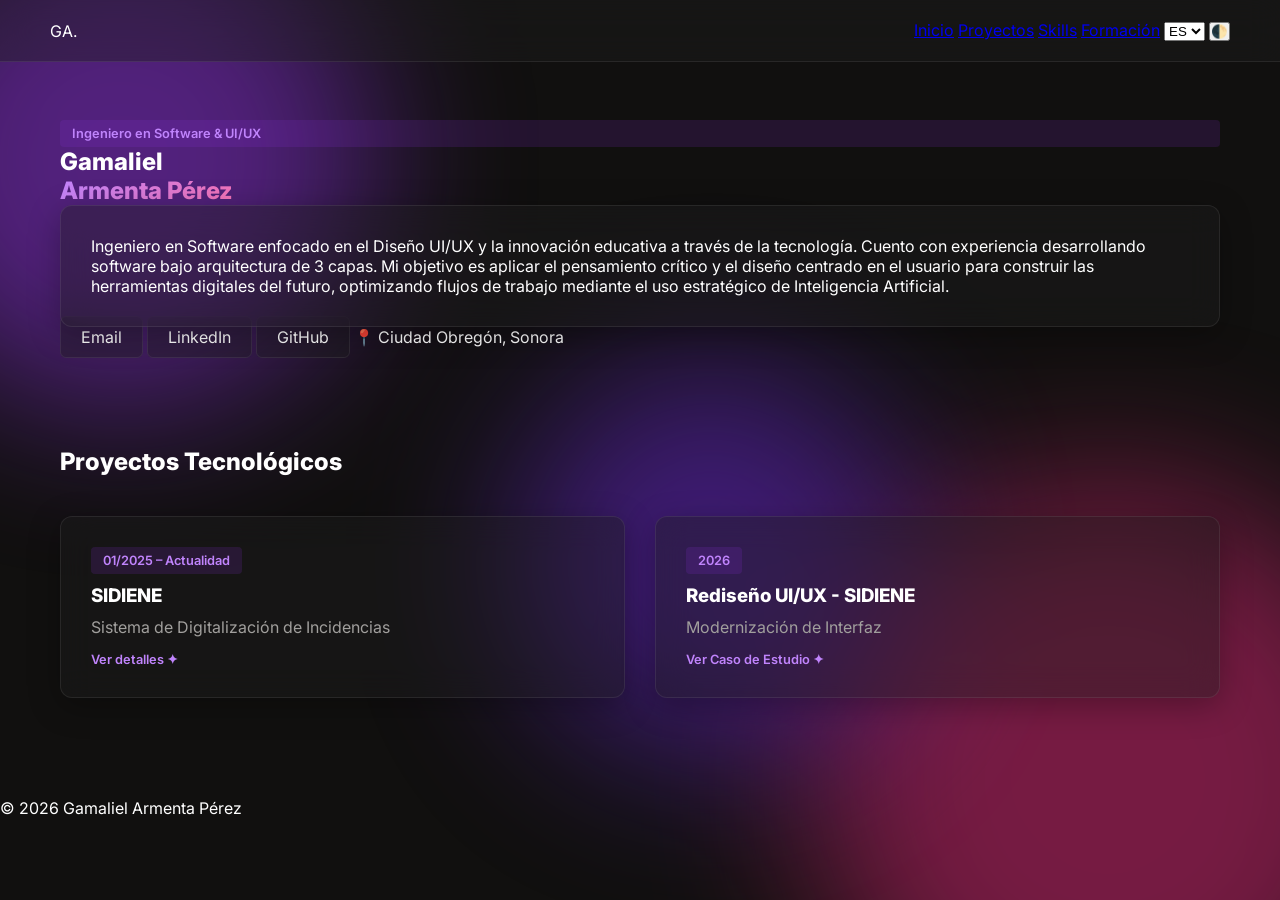
==== index.html @ 22fca0be "Primera Versión" ====
<!DOCTYPE html>
<html lang="es">
<head>
    <meta charset="UTF-8">
    <meta name="viewport" content="width=device-width, initial-scale=1.0">
    <title>Gamaliel Armenta | Portfolio</title>
    <link href="https://fonts.googleapis.com/css2?family=Inter:wght@300;400;600;800&family=Segoe+UI&display=swap" rel="stylesheet">
    <link rel="stylesheet" href="styles.css">
</head>
<body data-theme="dark"> <div class="liquid-bg">
        <div class="blob blob-1"></div>
        <div class="blob blob-2"></div>
        <div class="blob blob-3"></div>
    </div>

    <nav class="glass-nav">
        <div class="logo">GA.</div>
        <div class="nav-links">
            <a href="#inicio" data-key="nav_home">Inicio</a>
            <a href="#experiencia" data-key="nav_exp">Proyectos</a>
            <a href="#skills" data-key="nav_skills">Skills</a>
            <a href="#formacion" data-key="nav_edu">Formación</a>
            
            <select id="langSelect" class="glass-select" onchange="changeLanguage()">
                <option value="es">ES</option>
                <option value="en">EN</option>
                <option value="jp">JP</option>
            </select>
            
            <button onclick="toggleTheme()" class="theme-btn">🌓</button>
        </div>
    </nav>

    <main>
        <section id="inicio" class="hero">
            <div class="tag fluent-badge" data-key="hero_tag">Ingeniero en Software & UI/UX</div>
            <h1>Gamaliel <br><span class="gradient-text">Armenta Pérez</span></h1>
            
            <div class="glass-card hero-card">
                <p data-key="about_text">
                    Ingeniero en Software enfocado en el Diseño UI/UX y la innovación educativa a través de la tecnología. Cuento con experiencia desarrollando software bajo arquitectura de 3 capas. Mi objetivo es aplicar el pensamiento crítico y el diseño centrado en el usuario para construir las herramientas digitales del futuro, optimizando flujos de trabajo mediante el uso estratégico de Inteligencia Artificial.
                </p>
            </div>
            
            <div class="contact-links">
                <a href="mailto:armentaperezgamaliel@gmail.com" class="fluent-btn">Email</a>
                <a href="https://linkedin.com/in/gamaliel-armenta-perez-4bb998277" target="_blank" class="fluent-btn">LinkedIn</a>
                <a href="https://github.com/gamaliel-armenta" target="_blank" class="fluent-btn">GitHub</a>
                <span class="location-badge">📍 Ciudad Obregón, Sonora</span>
            </div>
        </section>

        <section id="experiencia">
            <h2 data-key="exp_title">Proyectos Tecnológicos</h2>
            <div class="grid" id="projects-container">
                </div>
        </section>

        </main>

    <div class="modal-overlay" id="modalOverlay" onclick="closeModal(event)">
        <div class="glass-modal" onclick="event.stopPropagation()">
            <button class="close-btn" onclick="closeModal()">X</button>
            <div id="modalBody"></div>
        </div>
    </div>

    <footer class="glass-footer">
        <p>© 2026 Gamaliel Armenta Pérez</p>
    </footer>

<!-- Visor de imágenes (lightbox) -->
<div id="imageModal" class="image-modal" onclick="closeImageModal()">
    <span class="image-modal-close">&times;</span>
    <img class="image-modal-img" id="imgDentroDelModal" src="" alt="Vista ampliada" onclick="event.stopPropagation()">
</div>

    <script src="data.js"></script>
    <script src="app.js"></script>
</body>
</html>
---- styles.css ----
/* Variables de Tema (Fluent + Glass en Violetas/Magentas) */
:root {
    --primary: #9333ea; /* Violeta profundo */
    --primary-gradient: linear-gradient(135deg, #9333ea, #db2777); /* Violeta a Magenta */
    --bg-color: #f3f2f1;
    --text-main: #201f1e;
    --text-dim: #605e5c;
    --glass-bg: rgba(255, 255, 255, 0.6);
    --glass-border: rgba(255, 255, 255, 0.4);
    --glass-shadow: 0 8px 32px 0 rgba(147, 51, 234, 0.1); /* Sombra ligeramente violeta */
}

[data-theme="dark"] {
    --primary: #c084fc; /* Violeta brillante y legible en modo oscuro */
    --primary-gradient: linear-gradient(135deg, #c084fc, #f472b6); /* Violeta a Magenta neón */
    --bg-color: #11100f;
    --text-main: #ffffff;
    --text-dim: #a19f9d;
    --glass-bg: rgba(30, 30, 30, 0.4);
    --glass-border: rgba(255, 255, 255, 0.08);
    --glass-shadow: 0 8px 32px 0 rgba(0, 0, 0, 0.3);
}

* { margin: 0; padding: 0; box-sizing: border-box; }

body {
    font-family: 'Inter', 'Segoe UI', sans-serif;
    background-color: var(--bg-color);
    color: var(--text-main);
    transition: background-color 0.4s ease;
    overflow-x: hidden;
}

/* Fondo Fluido (Blobs - Actualizados a Violeta/Magenta) */
.liquid-bg { position: fixed; top: 0; left: 0; width: 100vw; height: 100vh; z-index: -1; overflow: hidden; }
.blob { position: absolute; border-radius: 50%; filter: blur(80px); opacity: 0.5; animation: float 10s infinite alternate ease-in-out; }
.blob-1 { top: -10%; left: -10%; width: 500px; height: 500px; background: #9333ea; /* Violeta */ }
.blob-2 { bottom: -20%; right: -10%; width: 600px; height: 600px; background: #db2777; /* Magenta */ animation-delay: -2s; }
.blob-3 { top: 40%; left: 40%; width: 400px; height: 400px; background: #6d28d9; /* Purpura oscuro */ animation-duration: 15s; }

@keyframes float { 100% { transform: translate(30px, 30px) scale(1.1); } }

/* Componentes Glassmorphism */
.glass-nav {
    position: fixed; top: 0; width: 100%; padding: 20px 50px;
    background: var(--glass-bg); backdrop-filter: blur(16px); -webkit-backdrop-filter: blur(16px);
    border-bottom: 1px solid var(--glass-border); z-index: 1000;
    display: flex; justify-content: space-between; align-items: center;
}

.glass-card {
    background: var(--glass-bg);
    backdrop-filter: blur(16px); -webkit-backdrop-filter: blur(16px);
    border: 1px solid var(--glass-border);
    border-radius: 12px;
    padding: 30px;
    box-shadow: var(--glass-shadow);
    transition: transform 0.3s cubic-bezier(0.25, 0.8, 0.25, 1), box-shadow 0.3s;
    cursor: pointer;
}

.glass-card:hover {
    transform: translateY(-5px);
    box-shadow: 0 12px 40px 0 rgba(0, 0, 0, 0.2);
    border: 1px solid rgba(255, 255, 255, 0.2);
}

/* Tipografía y Botones Fluent */
h1, h2, h3 { font-weight: 800; }
.gradient-text { background: var(--primary-gradient); -webkit-background-clip: text; -webkit-text-fill-color: transparent; }

.fluent-badge {
    background: rgba(147, 51, 234, 0.15); color: var(--primary); /* Fondo violeta transparente */
    padding: 6px 12px; border-radius: 4px; font-size: 0.8rem; font-weight: 600;
}

.fluent-btn {
    background: var(--glass-bg); border: 1px solid var(--glass-border);
    padding: 10px 20px; border-radius: 6px; color: var(--text-main);
    text-decoration: none; transition: 0.2s; cursor: pointer;
}
.fluent-btn:hover { background: var(--primary); color: white; border-color: var(--primary); }

/* Grid y Layout */
main { max-width: 1200px; margin: 120px auto 0; padding: 0 20px; }
section { margin-bottom: 100px; }
.grid { display: grid; grid-template-columns: repeat(auto-fit, minmax(300px, 1fr)); gap: 30px; margin-top: 40px; }

/* Modal Proyectos */
.modal-overlay {
    position: fixed; top: 0; left: 0; width: 100%; height: 100%;
    background: rgba(0, 0, 0, 0.4); 
    backdrop-filter: blur(5px);
    display: flex; justify-content: center; align-items: center;
    opacity: 0; pointer-events: none; transition: 0.3s ease; z-index: 2000;
}
.modal-overlay.active { opacity: 1; pointer-events: auto; }

.glass-modal {
    background: var(--bg-color);
    border: 1px solid var(--glass-border); border-radius: 16px;
    padding: 40px; width: 90%; max-width: 600px;
    box-shadow: 0 24px 60px rgba(0,0,0,0.4);
    transform: scale(0.95); transition: 0.3s cubic-bezier(0.25, 0.8, 0.25, 1);
    position: relative;
}
.modal-overlay.active .glass-modal { transform: scale(1); }
.close-btn { position: absolute; top: 15px; right: 20px; background: none; border: none; font-size: 1.5rem; color: var(--text-main); cursor: pointer; }

/* --- ESTILOS PARA EL VISOR DE IMÁGENES (Lightbox) --- */
.zoomable {
    cursor: pointer;
    transition: transform 0.2s ease, box-shadow 0.2s ease;
}
.zoomable:hover {
    transform: scale(1.03);
    box-shadow: 0 8px 25px rgba(0,0,0,0.5);
}

.image-modal {
    display: none; 
    position: fixed;
    z-index: 3000;
    left: 0;
    top: 0;
    width: 100vw;
    height: 100vh;
    background-color: rgba(0,0,0,0.85);
    -webkit-backdrop-filter: blur(8px);
    backdrop-filter: blur(8px);
    align-items: center;
    justify-content: center;
    opacity: 0;
    transition: opacity 0.3s ease;
}

.image-modal.active {
    display: flex;
    opacity: 1;
}

.image-modal-img {
    max-width: 90vw;
    max-height: 90vh;
    border-radius: 12px;
    box-shadow: 0 0 30px rgba(0,0,0,0.8);
    object-fit: contain;
}

.image-modal-close {
    position: absolute;
    top: 20px;
    right: 40px;
    color: #fff;
    font-size: 40px;
    font-weight: bold;
    cursor: pointer;
    transition: color 0.2s;
}

.image-modal-close:hover {
    color: var(--primary);
}
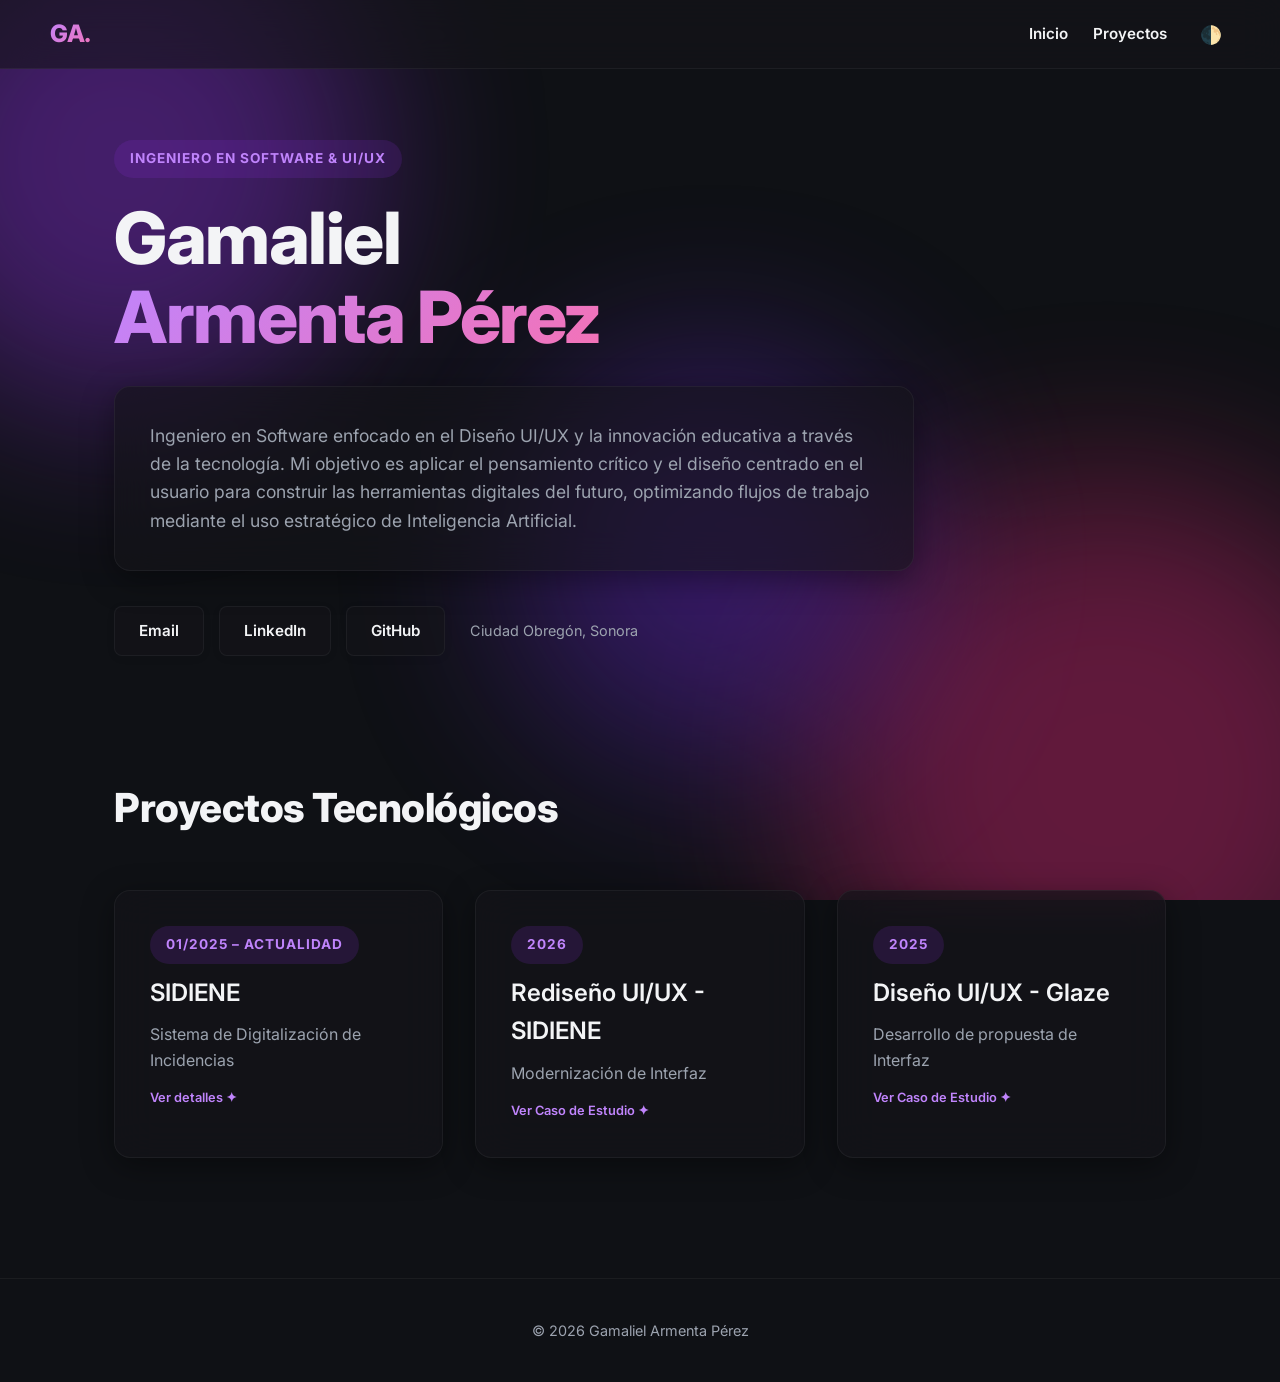
==== commit 8b192629: "Cambios en los colores y tipografías" ====
--- a/index.html
+++ b/index.html
@@ -18,14 +18,6 @@
         <div class="nav-links">
             <a href="#inicio" data-key="nav_home">Inicio</a>
             <a href="#experiencia" data-key="nav_exp">Proyectos</a>
-            <a href="#skills" data-key="nav_skills">Skills</a>
-            <a href="#formacion" data-key="nav_edu">Formación</a>
-            
-            <select id="langSelect" class="glass-select" onchange="changeLanguage()">
-                <option value="es">ES</option>
-                <option value="en">EN</option>
-                <option value="jp">JP</option>
-            </select>
             
             <button onclick="toggleTheme()" class="theme-btn">🌓</button>
         </div>
@@ -38,7 +30,7 @@
             
             <div class="glass-card hero-card">
                 <p data-key="about_text">
-                    Ingeniero en Software enfocado en el Diseño UI/UX y la innovación educativa a través de la tecnología. Cuento con experiencia desarrollando software bajo arquitectura de 3 capas. Mi objetivo es aplicar el pensamiento crítico y el diseño centrado en el usuario para construir las herramientas digitales del futuro, optimizando flujos de trabajo mediante el uso estratégico de Inteligencia Artificial.
+                    Ingeniero en Software enfocado en el Diseño UI/UX y la innovación educativa a través de la tecnología. Mi objetivo es aplicar el pensamiento crítico y el diseño centrado en el usuario para construir las herramientas digitales del futuro, optimizando flujos de trabajo mediante el uso estratégico de Inteligencia Artificial.
                 </p>
             </div>
             
@@ -46,7 +38,7 @@
                 <a href="mailto:armentaperezgamaliel@gmail.com" class="fluent-btn">Email</a>
                 <a href="https://linkedin.com/in/gamaliel-armenta-perez-4bb998277" target="_blank" class="fluent-btn">LinkedIn</a>
                 <a href="https://github.com/gamaliel-armenta" target="_blank" class="fluent-btn">GitHub</a>
-                <span class="location-badge">📍 Ciudad Obregón, Sonora</span>
+                <span class="location-badge">Ciudad Obregón, Sonora</span>
             </div>
         </section>
 
--- a/styles.css
+++ b/styles.css
@@ -1,163 +1,378 @@
-/* Variables de Tema (Fluent + Glass en Violetas/Magentas) */
+/* =========================================
+   VARIABLES DE TEMA (Violetas & Magentas)
+========================================= */
 :root {
-    --primary: #9333ea; /* Violeta profundo */
-    --primary-gradient: linear-gradient(135deg, #9333ea, #db2777); /* Violeta a Magenta */
-    --bg-color: #f3f2f1;
-    --text-main: #201f1e;
-    --text-dim: #605e5c;
-    --glass-bg: rgba(255, 255, 255, 0.6);
-    --glass-border: rgba(255, 255, 255, 0.4);
-    --glass-shadow: 0 8px 32px 0 rgba(147, 51, 234, 0.1); /* Sombra ligeramente violeta */
+    --primary: #9333ea; 
+    --primary-gradient: linear-gradient(135deg, #9333ea, #db2777); 
+    --bg-color: #f8f9fa; /* Gris muy claro, más limpio que f3f2f1 */
+    --text-main: #1f2937; /* Negro suave para mejor lectura */
+    --text-dim: #4b5563;
+    --glass-bg: rgba(255, 255, 255, 0.7);
+    --glass-border: rgba(255, 255, 255, 0.5);
+    --glass-shadow: 0 4px 30px rgba(147, 51, 234, 0.08); /* Sombra más sutil */
+    --radius-lg: 16px;
+    --radius-md: 8px;
+    --transition-smooth: 0.4s cubic-bezier(0.25, 0.8, 0.25, 1);
 }
 
 [data-theme="dark"] {
-    --primary: #c084fc; /* Violeta brillante y legible en modo oscuro */
-    --primary-gradient: linear-gradient(135deg, #c084fc, #f472b6); /* Violeta a Magenta neón */
-    --bg-color: #11100f;
-    --text-main: #ffffff;
-    --text-dim: #a19f9d;
-    --glass-bg: rgba(30, 30, 30, 0.4);
-    --glass-border: rgba(255, 255, 255, 0.08);
-    --glass-shadow: 0 8px 32px 0 rgba(0, 0, 0, 0.3);
-}
-
-* { margin: 0; padding: 0; box-sizing: border-box; }
+    --primary: #c084fc; 
+    --primary-gradient: linear-gradient(135deg, #c084fc, #f472b6); 
+    --bg-color: #0f1115; /* Fondo oscuro más profundo y elegante */
+    --text-main: #f3f4f6;
+    --text-dim: #9ca3af;
+    --glass-bg: rgba(20, 20, 25, 0.6);
+    --glass-border: rgba(255, 255, 255, 0.05);
+    --glass-shadow: 0 8px 32px rgba(0, 0, 0, 0.4);
+}
+
+/* =========================================
+   RESETEO Y BASE
+========================================= */
+* { 
+    margin: 0; 
+    padding: 0; 
+    box-sizing: border-box; 
+}
+
+html {
+    scroll-behavior: smooth;
+}
 
 body {
-    font-family: 'Inter', 'Segoe UI', sans-serif;
+    font-family: 'Inter', 'Segoe UI', -apple-system, sans-serif;
     background-color: var(--bg-color);
     color: var(--text-main);
-    transition: background-color 0.4s ease;
+    transition: background-color 0.5s ease, color 0.5s ease;
     overflow-x: hidden;
-}
-
-/* Fondo Fluido (Blobs - Actualizados a Violeta/Magenta) */
-.liquid-bg { position: fixed; top: 0; left: 0; width: 100vw; height: 100vh; z-index: -1; overflow: hidden; }
-.blob { position: absolute; border-radius: 50%; filter: blur(80px); opacity: 0.5; animation: float 10s infinite alternate ease-in-out; }
-.blob-1 { top: -10%; left: -10%; width: 500px; height: 500px; background: #9333ea; /* Violeta */ }
-.blob-2 { bottom: -20%; right: -10%; width: 600px; height: 600px; background: #db2777; /* Magenta */ animation-delay: -2s; }
-.blob-3 { top: 40%; left: 40%; width: 400px; height: 400px; background: #6d28d9; /* Purpura oscuro */ animation-duration: 15s; }
-
-@keyframes float { 100% { transform: translate(30px, 30px) scale(1.1); } }
-
-/* Componentes Glassmorphism */
+    line-height: 1.6;
+    -webkit-font-smoothing: antialiased; /* Suavizado de fuentes profesional */
+}
+
+/* =========================================
+   FONDO FLUIDO (Animaciones más sutiles)
+========================================= */
+.liquid-bg { 
+    position: fixed; 
+    top: 0; 
+    left: 0; 
+    width: 100vw; 
+    height: 100vh; 
+    z-index: -1; 
+    overflow: hidden; 
+}
+.blob { 
+    position: absolute; 
+    border-radius: 50%; 
+    filter: blur(90px); 
+    opacity: 0.4; /* Opacidad reducida para menos ruido visual */
+    animation: float 15s infinite alternate ease-in-out; 
+}
+.blob-1 { top: -10%; left: -10%; width: 500px; height: 500px; background: #9333ea; }
+.blob-2 { bottom: -20%; right: -10%; width: 600px; height: 600px; background: #db2777; animation-delay: -3s; animation-duration: 18s;}
+.blob-3 { top: 40%; left: 40%; width: 400px; height: 400px; background: #6d28d9; animation-duration: 20s; }
+
+@keyframes float { 
+    100% { transform: translate(40px, 40px) scale(1.05); } 
+}
+
+/* =========================================
+   NAVEGACIÓN GLASSMORPHISM
+========================================= */
 .glass-nav {
-    position: fixed; top: 0; width: 100%; padding: 20px 50px;
-    background: var(--glass-bg); backdrop-filter: blur(16px); -webkit-backdrop-filter: blur(16px);
-    border-bottom: 1px solid var(--glass-border); z-index: 1000;
-    display: flex; justify-content: space-between; align-items: center;
-}
-
+    position: fixed; 
+    top: 0; 
+    width: 100%; 
+    padding: 15px 50px;
+    background: var(--glass-bg); 
+    backdrop-filter: blur(20px); 
+    -webkit-backdrop-filter: blur(20px);
+    border-bottom: 1px solid var(--glass-border); 
+    z-index: 1000;
+    display: flex; 
+    justify-content: space-between; 
+    align-items: center;
+    transition: var(--transition-smooth);
+}
+
+.glass-nav .logo {
+    font-weight: 800;
+    font-size: 1.5rem;
+    letter-spacing: -0.5px;
+    background: var(--primary-gradient);
+    -webkit-background-clip: text;
+    -webkit-text-fill-color: transparent;
+}
+
+.nav-links {
+    display: flex;
+    gap: 25px;
+    align-items: center;
+}
+
+.nav-links a {
+    text-decoration: none;
+    color: var(--text-main);
+    font-weight: 600;
+    font-size: 0.95rem;
+    transition: color 0.3s;
+}
+
+.nav-links a:hover {
+    color: var(--primary);
+}
+
+/* Utilidades Nav */
+.glass-select, .theme-btn {
+    background: transparent;
+    border: 1px solid var(--glass-border);
+    color: var(--text-main);
+    padding: 6px 10px;
+    border-radius: var(--radius-md);
+    cursor: pointer;
+    outline: none;
+    font-family: inherit;
+}
+.theme-btn { font-size: 1.1rem; padding: 4px 8px; border: none; }
+
+/* =========================================
+   LAYOUT PRINCIPAL Y SECCIONES
+========================================= */
+main { 
+    max-width: 1100px; /* Ancho máximo un poco más contenido */
+    margin: 140px auto 0; 
+    padding: 0 24px; 
+}
+
+section { margin-bottom: 120px; }
+
+.grid { 
+    display: grid; 
+    grid-template-columns: repeat(auto-fit, minmax(320px, 1fr)); 
+    gap: 32px; 
+    margin-top: 50px; 
+}
+
+/* =========================================
+   HERO SECTION
+========================================= */
+.hero {
+    display: flex;
+    flex-direction: column;
+    align-items: flex-start;
+    gap: 20px;
+}
+
+h1 { 
+    font-size: 4.5rem; 
+    font-weight: 800; 
+    line-height: 1.1; 
+    letter-spacing: -1.5px;
+    margin-bottom: 10px;
+}
+h2 { font-size: 2.5rem; font-weight: 800; letter-spacing: -0.5px; }
+h3 { font-size: 1.5rem; font-weight: 600; }
+
+.gradient-text { 
+    background: var(--primary-gradient); 
+    -webkit-background-clip: text; 
+    -webkit-text-fill-color: transparent; 
+}
+
+.fluent-badge {
+    background: rgba(147, 51, 234, 0.15); 
+    color: var(--primary); 
+    padding: 8px 16px; 
+    border-radius: 20px; /* Bordes más redondeados tipo píldora */
+    font-size: 0.85rem; 
+    font-weight: 700;
+    text-transform: uppercase;
+    letter-spacing: 1px;
+}
+
+/* Tarjetas Clean Glass */
 .glass-card {
     background: var(--glass-bg);
-    backdrop-filter: blur(16px); -webkit-backdrop-filter: blur(16px);
+    backdrop-filter: blur(20px); 
+    -webkit-backdrop-filter: blur(20px);
     border: 1px solid var(--glass-border);
-    border-radius: 12px;
-    padding: 30px;
+    border-radius: var(--radius-lg);
+    padding: 35px;
     box-shadow: var(--glass-shadow);
-    transition: transform 0.3s cubic-bezier(0.25, 0.8, 0.25, 1), box-shadow 0.3s;
+    transition: var(--transition-smooth);
     cursor: pointer;
 }
 
-.glass-card:hover {
-    transform: translateY(-5px);
-    box-shadow: 0 12px 40px 0 rgba(0, 0, 0, 0.2);
-    border: 1px solid rgba(255, 255, 255, 0.2);
-}
-
-/* Tipografía y Botones Fluent */
-h1, h2, h3 { font-weight: 800; }
-.gradient-text { background: var(--primary-gradient); -webkit-background-clip: text; -webkit-text-fill-color: transparent; }
-
-.fluent-badge {
-    background: rgba(147, 51, 234, 0.15); color: var(--primary); /* Fondo violeta transparente */
-    padding: 6px 12px; border-radius: 4px; font-size: 0.8rem; font-weight: 600;
+.hero-card {
+    max-width: 800px;
+    cursor: default;
+    font-size: 1.1rem;
+    color: var(--text-dim);
+}
+
+.glass-card:not(.hero-card):hover {
+    transform: translateY(-6px);
+    box-shadow: 0 20px 40px rgba(0, 0, 0, 0.15);
+    border-color: var(--primary);
+}
+
+/* Botones Profesionales */
+.contact-links {
+    display: flex;
+    gap: 15px;
+    align-items: center;
+    flex-wrap: wrap;
+    margin-top: 15px;
 }
 
 .fluent-btn {
-    background: var(--glass-bg); border: 1px solid var(--glass-border);
-    padding: 10px 20px; border-radius: 6px; color: var(--text-main);
-    text-decoration: none; transition: 0.2s; cursor: pointer;
-}
-.fluent-btn:hover { background: var(--primary); color: white; border-color: var(--primary); }
-
-/* Grid y Layout */
-main { max-width: 1200px; margin: 120px auto 0; padding: 0 20px; }
-section { margin-bottom: 100px; }
-.grid { display: grid; grid-template-columns: repeat(auto-fit, minmax(300px, 1fr)); gap: 30px; margin-top: 40px; }
-
-/* Modal Proyectos */
+    background: var(--glass-bg); 
+    border: 1px solid var(--glass-border);
+    padding: 12px 24px; 
+    border-radius: var(--radius-md); 
+    color: var(--text-main);
+    text-decoration: none; 
+    font-weight: 600;
+    font-size: 0.95rem;
+    transition: var(--transition-smooth); 
+    cursor: pointer;
+    box-shadow: 0 2px 10px rgba(0,0,0,0.05);
+}
+
+.fluent-btn:hover { 
+    background: var(--primary-gradient); 
+    color: white; 
+    border-color: transparent; 
+    transform: translateY(-2px);
+    box-shadow: 0 8px 20px rgba(147, 51, 234, 0.3);
+}
+
+.location-badge {
+    color: var(--text-dim);
+    font-size: 0.9rem;
+    margin-left: 10px;
+    display: flex;
+    align-items: center;
+    gap: 5px;
+}
+
+/* =========================================
+   MODALES (Proyectos y Lightbox)
+========================================= */
 .modal-overlay {
-    position: fixed; top: 0; left: 0; width: 100%; height: 100%;
-    background: rgba(0, 0, 0, 0.4); 
-    backdrop-filter: blur(5px);
+    position: fixed; top: 0; left: 0; width: 100vw; height: 100vh;
+    background: rgba(0, 0, 0, 0.6); 
+    backdrop-filter: blur(8px);
     display: flex; justify-content: center; align-items: center;
-    opacity: 0; pointer-events: none; transition: 0.3s ease; z-index: 2000;
+    opacity: 0; pointer-events: none; 
+    transition: opacity 0.3s ease; 
+    z-index: 2000;
 }
 .modal-overlay.active { opacity: 1; pointer-events: auto; }
 
 .glass-modal {
     background: var(--bg-color);
-    border: 1px solid var(--glass-border); border-radius: 16px;
-    padding: 40px; width: 90%; max-width: 600px;
-    box-shadow: 0 24px 60px rgba(0,0,0,0.4);
-    transform: scale(0.95); transition: 0.3s cubic-bezier(0.25, 0.8, 0.25, 1);
+    border: 1px solid var(--glass-border); 
+    border-radius: var(--radius-lg);
+    padding: 40px; 
+    width: 90%; 
+    max-width: 700px;
+    max-height: 90vh;
+    overflow-y: auto;
+    box-shadow: 0 24px 80px rgba(0,0,0,0.5);
+    transform: scale(0.95) translateY(20px); 
+    transition: var(--transition-smooth);
     position: relative;
 }
-.modal-overlay.active .glass-modal { transform: scale(1); }
-.close-btn { position: absolute; top: 15px; right: 20px; background: none; border: none; font-size: 1.5rem; color: var(--text-main); cursor: pointer; }
-
-/* --- ESTILOS PARA EL VISOR DE IMÁGENES (Lightbox) --- */
+.modal-overlay.active .glass-modal { transform: scale(1) translateY(0); }
+
+.close-btn { 
+    position: absolute; 
+    top: 20px; 
+    right: 20px; 
+    background: var(--glass-bg); 
+    border: 1px solid var(--glass-border); 
+    border-radius: 50%;
+    width: 40px; height: 40px;
+    font-size: 1.2rem; 
+    color: var(--text-main); 
+    cursor: pointer; 
+    transition: var(--transition-smooth);
+    display: flex; justify-content: center; align-items: center;
+}
+.close-btn:hover { background: var(--primary); color: white; }
+
+/* Visor de imágenes (Lightbox) */
 .zoomable {
-    cursor: pointer;
-    transition: transform 0.2s ease, box-shadow 0.2s ease;
+    cursor: zoom-in;
+    border-radius: var(--radius-md);
+    transition: transform 0.3s ease, box-shadow 0.3s ease;
 }
 .zoomable:hover {
-    transform: scale(1.03);
-    box-shadow: 0 8px 25px rgba(0,0,0,0.5);
+    transform: scale(1.02);
+    box-shadow: 0 10px 30px rgba(0,0,0,0.2);
 }
 
 .image-modal {
     display: none; 
-    position: fixed;
-    z-index: 3000;
-    left: 0;
-    top: 0;
-    width: 100vw;
-    height: 100vh;
-    background-color: rgba(0,0,0,0.85);
-    -webkit-backdrop-filter: blur(8px);
-    backdrop-filter: blur(8px);
-    align-items: center;
-    justify-content: center;
-    opacity: 0;
-    transition: opacity 0.3s ease;
-}
-
-.image-modal.active {
-    display: flex;
-    opacity: 1;
-}
+    position: fixed; z-index: 3000; left: 0; top: 0; width: 100vw; height: 100vh;
+    background-color: rgba(0,0,0,0.9);
+    backdrop-filter: blur(10px);
+    align-items: center; justify-content: center;
+    opacity: 0; transition: opacity 0.3s ease;
+}
+.image-modal.active { display: flex; opacity: 1; }
 
 .image-modal-img {
-    max-width: 90vw;
-    max-height: 90vh;
-    border-radius: 12px;
-    box-shadow: 0 0 30px rgba(0,0,0,0.8);
+    max-width: 85vw; max-height: 85vh;
+    border-radius: var(--radius-md);
+    box-shadow: 0 0 40px rgba(0,0,0,0.5);
     object-fit: contain;
 }
 
 .image-modal-close {
-    position: absolute;
-    top: 20px;
-    right: 40px;
-    color: #fff;
-    font-size: 40px;
-    font-weight: bold;
-    cursor: pointer;
-    transition: color 0.2s;
-}
-
-.image-modal-close:hover {
-    color: var(--primary);
+    position: absolute; top: 25px; right: 40px;
+    color: #fff; font-size: 45px; font-weight: 300;
+    cursor: pointer; transition: color 0.2s;
+}
+.image-modal-close:hover { color: var(--primary); }
+
+/* =========================================
+   FOOTER
+========================================= */
+.glass-footer {
+    text-align: center;
+    padding: 40px 20px;
+    margin-top: 80px;
+    border-top: 1px solid var(--glass-border);
+    color: var(--text-dim);
+    font-size: 0.9rem;
+}
+
+/* =========================================
+   RESPONSIVO (Móviles y Tablets)
+========================================= */
+@media (max-width: 768px) {
+    h1 { font-size: 3rem; }
+    h2 { font-size: 2rem; }
+    
+    .glass-nav {
+        padding: 15px 20px;
+        flex-direction: column;
+        gap: 15px;
+    }
+    
+    main { margin-top: 180px; } /* Ajuste por el nav más grande en móvil */
+    
+    .nav-links {
+        flex-wrap: wrap;
+        justify-content: center;
+        gap: 15px;
+    }
+
+    .hero-card { padding: 25px; }
+    
+    .contact-links { flex-direction: column; width: 100%; align-items: stretch; }
+    .fluent-btn { text-align: center; }
+    .location-badge { justify-content: center; margin-left: 0; margin-top: 10px; }
 }
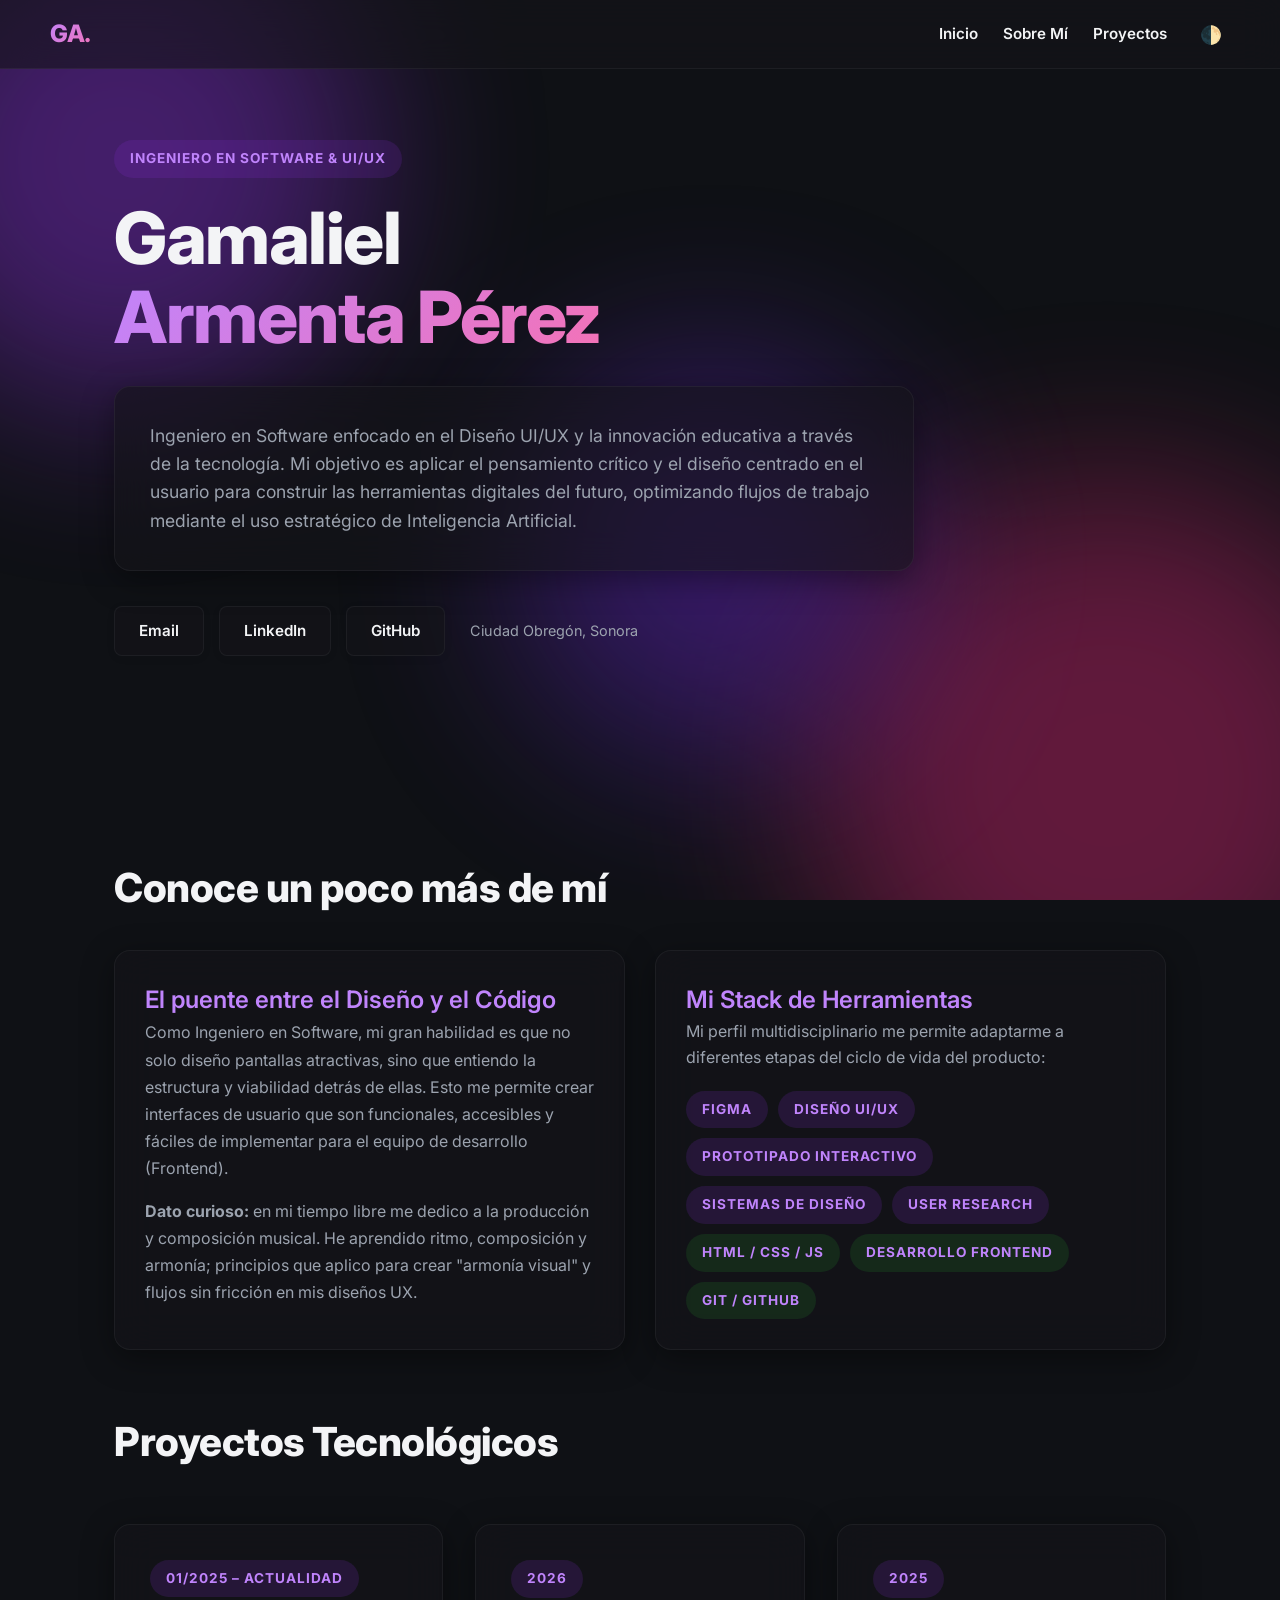
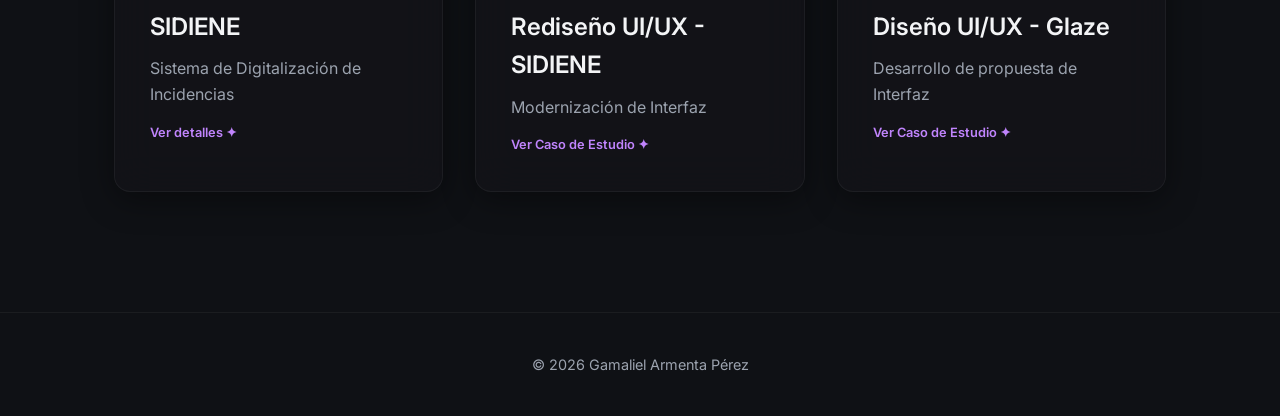
==== commit abb86dc2: "Actualización menor - 2" ====
--- a/index.html
+++ b/index.html
@@ -17,8 +17,8 @@
         <div class="logo">GA.</div>
         <div class="nav-links">
             <a href="#inicio" data-key="nav_home">Inicio</a>
+            <a href="#sobre-mi" data-key="nav_about">Sobre Mí</a> 
             <a href="#experiencia" data-key="nav_exp">Proyectos</a>
-            
             <button onclick="toggleTheme()" class="theme-btn">🌓</button>
         </div>
     </nav>
@@ -42,6 +42,40 @@
             </div>
         </section>
 
+<section id="sobre-mi" style="padding-top: 80px; margin-bottom: 60px;">
+    <h2 data-key="about_title" style="margin-bottom: 30px;">Conoce un poco más de mí</h2>
+    
+    <div style="display: grid; grid-template-columns: repeat(auto-fit, minmax(300px, 1fr)); gap: 30px;">
+        
+        <div class="glass-card" style="padding: 30px;">
+            <h3 style="color: var(--primary); margin-top: 0; font-size: 1.5rem;">El puente entre el Diseño y el Código</h3>
+            <p style="color: var(--text-dim); line-height: 1.7; margin-bottom: 15px;">
+                Como Ingeniero en Software, mi gran habilidad es que no solo diseño pantallas atractivas, sino que entiendo la estructura y viabilidad detrás de ellas. Esto me permite crear interfaces de usuario que son funcionales, accesibles y fáciles de implementar para el equipo de desarrollo (Frontend).
+            </p>
+            <p style="color: var(--text-dim); line-height: 1.7;">
+                <strong>Dato curioso:</strong> en mi tiempo libre me dedico a la producción y composición musical. He aprendido ritmo, composición y armonía; principios que aplico para crear "armonía visual" y flujos sin fricción en mis diseños UX.
+            </p>
+        </div>
+
+        <div class="glass-card" style="padding: 30px;">
+            <h3 style="color: var(--primary); margin-top: 0; font-size: 1.5rem;">Mi Stack de Herramientas</h3>
+            <p style="color: var(--text-dim); margin-bottom: 20px;">Mi perfil multidisciplinario me permite adaptarme a diferentes etapas del ciclo de vida del producto:</p>
+            
+            <div style="display: flex; flex-wrap: wrap; gap: 10px;">
+                <span class="fluent-badge">Figma</span>
+                <span class="fluent-badge">Diseño UI/UX</span>
+                <span class="fluent-badge">Prototipado Interactivo</span>
+                <span class="fluent-badge">Sistemas de Diseño</span>
+                <span class="fluent-badge">User Research</span>
+                
+                <span class="fluent-badge" style="background: rgba(48, 230, 66, 0.1); border-color: rgba(48, 230, 66, 0.3);">HTML / CSS / JS</span>
+                <span class="fluent-badge" style="background: rgba(48, 230, 66, 0.1); border-color: rgba(48, 230, 66, 0.3);">Desarrollo Frontend</span>
+                <span class="fluent-badge" style="background: rgba(48, 230, 66, 0.1); border-color: rgba(48, 230, 66, 0.3);">Git / GitHub</span>
+            </div>
+        </div>
+
+    </div>
+</section>
         <section id="experiencia">
             <h2 data-key="exp_title">Proyectos Tecnológicos</h2>
             <div class="grid" id="projects-container">
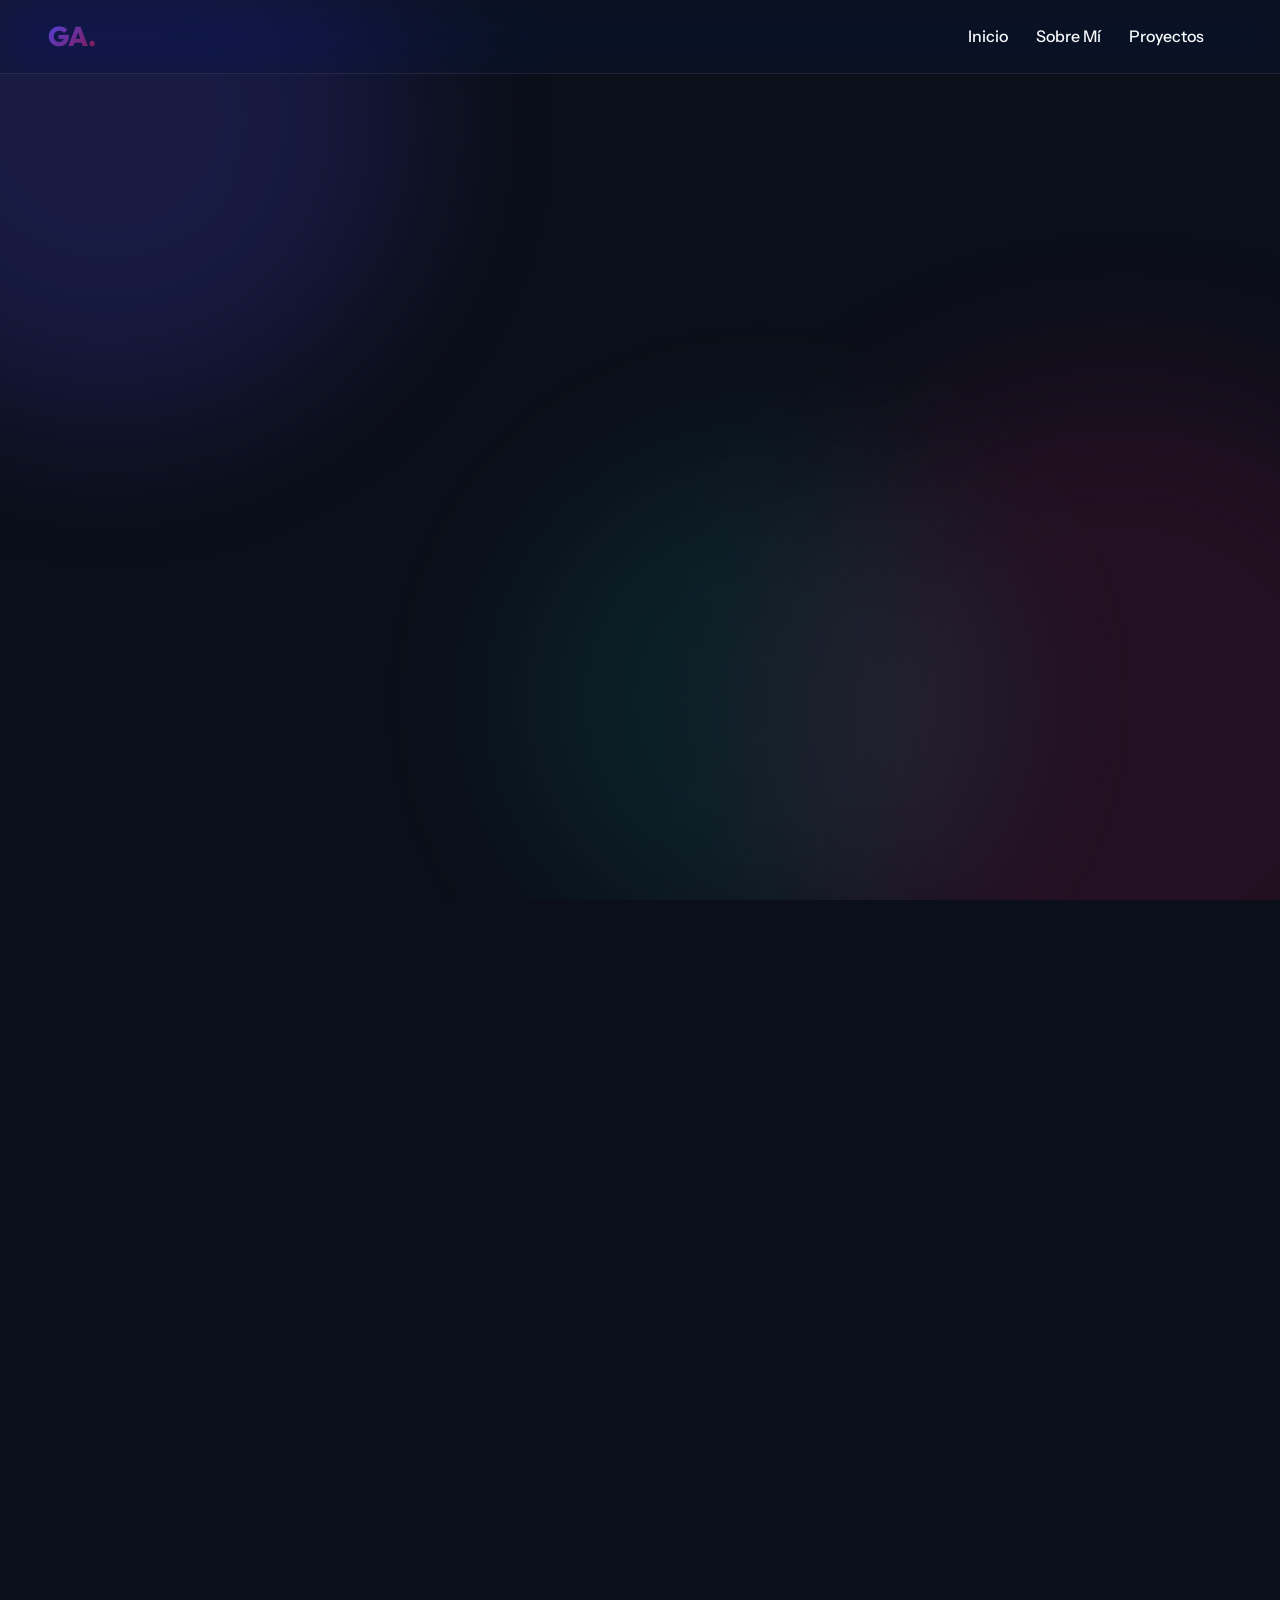
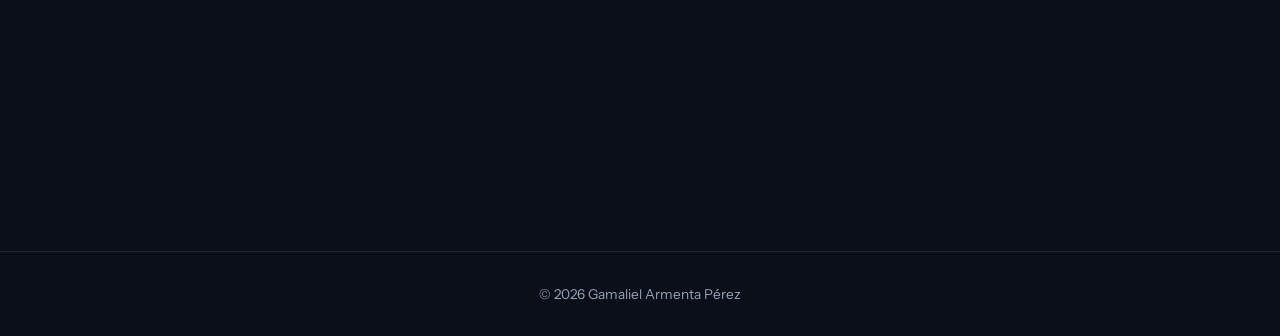
==== commit 5b3a0977: "Nuevo Cambio" ====
--- a/index.html
+++ b/index.html
@@ -1,107 +1,206 @@
 <!DOCTYPE html>
 <html lang="es">
 <head>
-    <meta charset="UTF-8">
-    <meta name="viewport" content="width=device-width, initial-scale=1.0">
-    <title>Gamaliel Armenta | Portfolio</title>
-    <link href="https://fonts.googleapis.com/css2?family=Inter:wght@300;400;600;800&family=Segoe+UI&display=swap" rel="stylesheet">
-    <link rel="stylesheet" href="styles.css">
+  <meta charset="UTF-8">
+  <meta name="viewport" content="width=device-width, initial-scale=1.0">
+  <title>Gamaliel Armenta | Portfolio</title>
+  <!-- Google Fonts -->
+  <link href="https://fonts.googleapis.com/css2?family=Instrument+Sans:wght@400;500;600;700&family=Outfit:wght@300;400;600;800&display=swap" rel="stylesheet">
+  <link href="https://cdn.jsdelivr.net/npm/remixicon@4.0.0/fonts/remixicon.css" rel="stylesheet">
+  <!-- Estilos modulares -->
+  <link rel="stylesheet" href="css/theme.css">
+  <link rel="stylesheet" href="css/base.css">
+  <link rel="stylesheet" href="css/components.css">
+  <link rel="stylesheet" href="css/utilities.css">
+  <style>
+    /* Ajuste específico para foto lateral dentro del hero */
+    .hero-container {
+      display: flex;
+      gap: 3rem;
+      align-items: center;
+      justify-content: center;
+      flex-wrap: wrap;
+    }
+    .hero-photo {
+      flex: 1;
+      min-width: 180px;
+      max-width: 260px;
+      display: flex;
+      justify-content: center;
+    }
+    .photo-frame {
+      width: 100%;
+      aspect-ratio: 1 / 1;
+      max-width: 240px;
+      border-radius: 2rem;
+      background: linear-gradient(135deg, rgba(255,255,255,0.2), rgba(255,255,255,0.05));
+      backdrop-filter: blur(12px);
+      border: 2px solid rgba(255,255,255,0.3);
+      box-shadow: 0 20px 35px -10px rgba(0,0,0,0.2);
+      display: flex;
+      align-items: center;
+      justify-content: center;
+      transition: all 0.3s ease;
+      overflow: hidden;
+    }
+    .photo-frame i {
+      font-size: 4rem;
+      color: var(--text-secondary, #555);
+    }
+    .photo-frame span {
+      font-size: 0.8rem;
+      background: rgba(0,0,0,0.6);
+      backdrop-filter: blur(4px);
+      padding: 0.3rem 0.8rem;
+      border-radius: 40px;
+      color: white;
+      font-family: 'Instrument Sans', sans-serif;
+    }
+    /* Contenido textual del hero */
+    .hero-content {
+      flex: 2;
+      min-width: 260px;
+      text-align: center;
+    }
+    /* Para que el contenido principal siga centrado en móvil */
+    @media (max-width: 768px) {
+      .hero-container {
+        flex-direction: column;
+        text-align: center;
+      }
+      .hero-photo {
+        margin-bottom: 1rem;
+      }
+      .hero-content {
+        text-align: center;
+      }
+    }
+    /* Ajuste hover */
+    .photo-frame:hover {
+      transform: scale(1.02);
+      border-color: var(--primary-color, #7c3aed);
+      box-shadow: 0 25px 40px rgba(0,0,0,0.2);
+    }
+    /* Tema oscuro */
+    [data-theme="dark"] .photo-frame {
+      border-color: rgba(255,255,255,0.2);
+      background: rgba(20,20,30,0.5);
+    }
+    [data-theme="dark"] .photo-frame i {
+      color: #ccc;
+    }
+  </style>
 </head>
-<body data-theme="dark"> <div class="liquid-bg">
-        <div class="blob blob-1"></div>
-        <div class="blob blob-2"></div>
-        <div class="blob blob-3"></div>
+
+<body data-theme="light">
+  <div class="liquid-bg">
+    <div class="blob blob-1"></div>
+    <div class="blob blob-2"></div>
+    <div class="blob blob-3"></div>
+  </div>
+
+  <nav class="glass-nav">
+    <div class="logo">GA.</div>
+    <div class="nav-links">
+      <a href="#inicio">Inicio</a>
+      <a href="#sobre-mi">Sobre Mí</a>
+      <a href="#experiencia">Proyectos</a>
+      <button id="themeToggle" class="theme-btn" aria-label="Cambiar tema">
+        <i class="ri-moon-line"></i>
+      </button>
     </div>
-
-    <nav class="glass-nav">
-        <div class="logo">GA.</div>
-        <div class="nav-links">
-            <a href="#inicio" data-key="nav_home">Inicio</a>
-            <a href="#sobre-mi" data-key="nav_about">Sobre Mí</a> 
-            <a href="#experiencia" data-key="nav_exp">Proyectos</a>
-            <button onclick="toggleTheme()" class="theme-btn">🌓</button>
-        </div>
-    </nav>
-
-    <main>
-        <section id="inicio" class="hero">
-            <div class="tag fluent-badge" data-key="hero_tag">Ingeniero en Software & UI/UX</div>
-            <h1>Gamaliel <br><span class="gradient-text">Armenta Pérez</span></h1>
-            
-            <div class="glass-card hero-card">
-                <p data-key="about_text">
-                    Ingeniero en Software enfocado en el Diseño UI/UX y la innovación educativa a través de la tecnología. Mi objetivo es aplicar el pensamiento crítico y el diseño centrado en el usuario para construir las herramientas digitales del futuro, optimizando flujos de trabajo mediante el uso estratégico de Inteligencia Artificial.
-                </p>
+  </nav>
+
+  <main>
+    <!-- Hero con foto a la izquierda -->
+    <section id="inicio" class="hero reveal">
+      <div class="hero-container">
+        <!-- Espacio para tu foto (lado izquierdo) -->
+        <div class="hero-photo">
+          <div class="photo-frame">
+            <!-- Aquí puedes reemplazar el ícono y texto por tu foto real -->
+            <div style="display: flex; flex-direction: column; align-items: center;">
+              <i class="ri-user-line"></i>
+              <span>Tu foto</span>
             </div>
-            
-            <div class="contact-links">
-                <a href="mailto:armentaperezgamaliel@gmail.com" class="fluent-btn">Email</a>
-                <a href="https://linkedin.com/in/gamaliel-armenta-perez-4bb998277" target="_blank" class="fluent-btn">LinkedIn</a>
-                <a href="https://github.com/gamaliel-armenta" target="_blank" class="fluent-btn">GitHub</a>
-                <span class="location-badge">Ciudad Obregón, Sonora</span>
-            </div>
-        </section>
-
-<section id="sobre-mi" style="padding-top: 80px; margin-bottom: 60px;">
-    <h2 data-key="about_title" style="margin-bottom: 30px;">Conoce un poco más de mí</h2>
-    
-    <div style="display: grid; grid-template-columns: repeat(auto-fit, minmax(300px, 1fr)); gap: 30px;">
-        
-        <div class="glass-card" style="padding: 30px;">
-            <h3 style="color: var(--primary); margin-top: 0; font-size: 1.5rem;">El puente entre el Diseño y el Código</h3>
-            <p style="color: var(--text-dim); line-height: 1.7; margin-bottom: 15px;">
-                Como Ingeniero en Software, mi gran habilidad es que no solo diseño pantallas atractivas, sino que entiendo la estructura y viabilidad detrás de ellas. Esto me permite crear interfaces de usuario que son funcionales, accesibles y fáciles de implementar para el equipo de desarrollo (Frontend).
-            </p>
-            <p style="color: var(--text-dim); line-height: 1.7;">
-                <strong>Dato curioso:</strong> en mi tiempo libre me dedico a la producción y composición musical. He aprendido ritmo, composición y armonía; principios que aplico para crear "armonía visual" y flujos sin fricción en mis diseños UX.
-            </p>
-        </div>
-
-        <div class="glass-card" style="padding: 30px;">
-            <h3 style="color: var(--primary); margin-top: 0; font-size: 1.5rem;">Mi Stack de Herramientas</h3>
-            <p style="color: var(--text-dim); margin-bottom: 20px;">Mi perfil multidisciplinario me permite adaptarme a diferentes etapas del ciclo de vida del producto:</p>
-            
-            <div style="display: flex; flex-wrap: wrap; gap: 10px;">
-                <span class="fluent-badge">Figma</span>
-                <span class="fluent-badge">Diseño UI/UX</span>
-                <span class="fluent-badge">Prototipado Interactivo</span>
-                <span class="fluent-badge">Sistemas de Diseño</span>
-                <span class="fluent-badge">User Research</span>
-                
-                <span class="fluent-badge" style="background: rgba(48, 230, 66, 0.1); border-color: rgba(48, 230, 66, 0.3);">HTML / CSS / JS</span>
-                <span class="fluent-badge" style="background: rgba(48, 230, 66, 0.1); border-color: rgba(48, 230, 66, 0.3);">Desarrollo Frontend</span>
-                <span class="fluent-badge" style="background: rgba(48, 230, 66, 0.1); border-color: rgba(48, 230, 66, 0.3);">Git / GitHub</span>
-            </div>
-        </div>
-
+            <!-- Ejemplo para cuando tengas imagen:
+            <img src="ruta-de-tu-foto.jpg" alt="Gamaliel Armenta" style="width:100%; height:100%; object-fit:cover;"> -->
+          </div>
+        </div>
+
+        <!-- Contenido textual (derecha) -->
+        <div class="hero-content">
+          <div class="fluent-badge">Ingeniero en Software & UI/UX</div>
+          <h1>Gamaliel <br><span class="gradient-text">Armenta Pérez</span></h1>
+          <div class="glass-card hero-card">
+            <p>Ingeniero en Software enfocado en el Diseño UI/UX y la innovación educativa a través de la tecnología. Mi objetivo es aplicar el pensamiento crítico y el diseño centrado en el usuario para construir las herramientas digitales del futuro, optimizando flujos de trabajo mediante el uso estratégico de Inteligencia Artificial.</p>
+          </div>
+          <div class="contact-links">
+            <a href="mailto:armentaperezgamaliel@gmail.com" class="fluent-btn"><i class="ri-mail-line"></i> Email</a>
+            <a href="https://linkedin.com/in/gamaliel-armenta-perez-4bb998277" target="_blank" class="fluent-btn"><i class="ri-linkedin-line"></i> LinkedIn</a>
+            <a href="https://github.com/gamaliel-armenta" target="_blank" class="fluent-btn"><i class="ri-github-line"></i> GitHub</a>
+            <span class="location-badge"><i class="ri-map-pin-line"></i> Ciudad Obregón, Sonora</span>
+          </div>
+        </div>
+      </div>
+    </section>
+
+    <!-- Sobre mí -->
+    <section id="sobre-mi" class="about-section reveal">
+      <h2>Conoce un poco más de mí</h2>
+      <div class="about-grid">
+        <div class="glass-card">
+          <h3>El puente entre el Diseño y el Código</h3>
+          <p>Como Ingeniero en Software, mi gran habilidad es que no solo diseño pantallas atractivas, sino que entiendo la estructura y viabilidad detrás de ellas. Esto me permite crear interfaces de usuario funcionales, accesibles y fáciles de implementar.</p>
+          <p><strong>Dato curioso:</strong> en mi tiempo libre me dedico a la producción musical. Aprendo ritmo, composición y armonía; principios que aplico para crear "armonía visual" en UX.</p>
+        </div>
+        <div class="glass-card">
+          <h3>Mi Stack de Herramientas</h3>
+          <p>Perfil multidisciplinario que se adapta a diferentes etapas del ciclo de vida del producto:</p>
+          <div class="badge-group">
+            <span class="fluent-badge">Figma</span>
+            <span class="fluent-badge">Diseño UI/UX</span>
+            <span class="fluent-badge">Prototipado</span>
+            <span class="fluent-badge">Sistemas de Diseño</span>
+            <span class="fluent-badge">User Research</span>
+            <span class="fluent-badge dev-badge">HTML/CSS/JS</span>
+            <span class="fluent-badge dev-badge">Frontend</span>
+            <span class="fluent-badge dev-badge">Git/GitHub</span>
+          </div>
+        </div>
+      </div>
+    </section>
+
+    <!-- Proyectos -->
+    <section id="experiencia" class="reveal">
+      <h2>Proyectos Tecnológicos</h2>
+      <div id="tabs-container" class="tabs-bar"></div>
+      <div id="projects-container" class="grid"></div>
+    </section>
+  </main>
+
+  <!-- Modal -->
+  <div id="modalOverlay" class="modal-overlay">
+    <div class="glass-modal">
+      <button class="close-btn" id="closeModalBtn"><i class="ri-close-line"></i></button>
+      <div id="modalBody"></div>
     </div>
-</section>
-        <section id="experiencia">
-            <h2 data-key="exp_title">Proyectos Tecnológicos</h2>
-            <div class="grid" id="projects-container">
-                </div>
-        </section>
-
-        </main>
-
-    <div class="modal-overlay" id="modalOverlay" onclick="closeModal(event)">
-        <div class="glass-modal" onclick="event.stopPropagation()">
-            <button class="close-btn" onclick="closeModal()">X</button>
-            <div id="modalBody"></div>
-        </div>
-    </div>
-
-    <footer class="glass-footer">
-        <p>© 2026 Gamaliel Armenta Pérez</p>
-    </footer>
-
-<!-- Visor de imágenes (lightbox) -->
-<div id="imageModal" class="image-modal" onclick="closeImageModal()">
+  </div>
+
+  <!-- Lightbox -->
+  <div id="imageModal" class="image-modal">
     <span class="image-modal-close">&times;</span>
-    <img class="image-modal-img" id="imgDentroDelModal" src="" alt="Vista ampliada" onclick="event.stopPropagation()">
-</div>
-
-    <script src="data.js"></script>
-    <script src="app.js"></script>
+    <img class="image-modal-img" id="imgDentroDelModal" src="" alt="Vista ampliada">
+  </div>
+
+  <footer class="glass-footer">
+    <p>© 2026 Gamaliel Armenta Pérez</p>
+  </footer>
+
+  <!-- Scripts: GSAP, Lenis, ScrollTrigger -->
+  <script src="https://cdn.jsdelivr.net/npm/gsap@3.12.5/dist/gsap.min.js"></script>
+  <script src="https://cdn.jsdelivr.net/npm/gsap@3.12.5/dist/ScrollTrigger.min.js"></script>
+  <script src="https://unpkg.com/lenis@1.1.20/dist/lenis.min.js"></script>
+  <script type="module" src="js/main.js"></script>
 </body>
 </html>
--- a/css/theme.css
+++ b/css/theme.css
@@ -0,0 +1,111 @@
+/* Variables actualizadas con enfoque Liquid Glass / Fluent UI */
+:root {
+  /* Se preservan tus colores de marca, acentos y fuentes intactos */
+  --primary: #4f46e5;
+  --primary-dark: #4338ca;
+  --secondary: #891547;
+  --secondary-dark: #6f103b;
+  --accent-teal: #14b8a6;
+  --accent-amber: #f59e0b;
+  
+  --font-primary: 'Instrument Sans', sans-serif;
+  --font-secondary: 'Outfit', sans-serif;
+
+  /* Modificaciones Glassmorphism / Fluent */
+  --bg: #f3f4f6; /* Fondo base claro y limpio */
+  --text: #0f172a;
+  --text-dim: #475569;
+  
+  /* Capas de cristal translúcido (Apple Glass / Fluent Acrylic) */
+  --glass-bg: rgba(255, 255, 255, 0.4);
+  --glass-bg-hover: rgba(255, 255, 255, 0.6);
+  --glass-border: rgba(255, 255, 255, 0.45);
+  --glass-blur: blur(20px) saturate(190%);
+  
+  /* Sombras y radios suavizados estilo Microsoft Fluent */
+  --radius-lg: 16px;
+  --radius-md: 10px;
+  --radius-sm: 6px;
+  --shadow-fluent: 0 8px 32px 0 rgba(15, 23, 42, 0.08), 
+                    0 1px 2px 0 rgba(255, 255, 255, 0.2) inset;
+  --transition-fluent: all 0.25s cubic-bezier(0.16, 1, 0.3, 1);
+}
+
+[data-theme="dark"] {
+  --bg: #0b0f19;
+  --text: #f8fafc;
+  --text-dim: #94a3b8;
+  
+  --glass-bg: rgba(15, 23, 42, 0.45);
+  --glass-bg-hover: rgba(15, 23, 42, 0.6);
+  --glass-border: rgba(255, 255, 255, 0.08);
+  --shadow-fluent: 0 12px 40px 0 rgba(0, 0, 0, 0.3), 
+                    0 1px 1px 0 rgba(255, 255, 255, 0.05) inset;
+}
+
+/* Clases comunes aplicadas a los contenedores y rejillas de casos de estudio */
+.case-meta-grid, .glass-card, .mockup-container {
+  background: var(--glass-bg);
+  border: 1px solid var(--glass-border);
+  backdrop-filter: var(--glass-blur);
+  -webkit-backdrop-filter: var(--glass-blur);
+  border-radius: var(--radius-lg);
+  box-shadow: var(--shadow-fluent);
+  transition: var(--transition-fluent);
+}
+
+.case-meta-grid:hover, .glass-card:hover {
+  background: var(--glass-bg-hover);
+  transform: translateY(-2px);
+}
+
+/* Normalización de espaciados limpios (reemplazo de estilos inline) */
+.case-hero {
+  text-align: center;
+  padding: 120px 24px 60px;
+}
+.case-hero p {
+  color: var(--text-dim);
+  font-size: 1.25rem;
+  max-width: 650px;
+  margin: 16px auto 0;
+}
+.case-hero-badge {
+  margin-bottom: 12px;
+}
+.design-system-preview {
+  display: grid;
+  grid-template-columns: repeat(auto-fit, minmax(300px, 1fr));
+  gap: 24px;
+  margin: 40px 0;
+}
+.design-card {
+  padding: 32px;
+}
+.design-card h3, .design-card h4 {
+  margin-bottom: 24px;
+}
+.design-group {
+  margin-bottom: 24px;
+}
+.design-group:last-child {
+  margin-bottom: 0;
+}
+.color-row, .bioma-row {
+  display: flex;
+  gap: 12px;
+  flex-wrap: wrap;
+}
+.color-bubble, .bioma-bubble {
+  width: 48px;
+  height: 48px;
+  border-radius: var(--radius-md);
+  box-shadow: var(--shadow-fluent);
+  border: 1px solid rgba(255, 255, 255, 0.2);
+}
+.fluent-btn-nav {
+  padding: 8px 16px;
+}
+main.case-main-layout {
+  padding: 0 0 80px 0;
+}
--- a/css/base.css
+++ b/css/base.css
@@ -0,0 +1,125 @@
+/* Reset y base plana con enfoque Fluent */
+* {
+  margin: 0;
+  padding: 0;
+  box-sizing: border-box;
+}
+
+html {
+  scroll-behavior: smooth;
+}
+
+body {
+  font-family: var(--font-primary);
+  background-color: var(--bg);
+  color: var(--text);
+  line-height: 1.5;
+  overflow-x: hidden;
+  -webkit-font-smoothing: antialiased;
+  transition: background-color 0.3s ease, color 0.3s ease;
+}
+
+/* Fondo decorativo sutil (blobs) */
+.liquid-bg {
+  position: fixed;
+  top: 0;
+  left: 0;
+  width: 100vw;
+  height: 100vh;
+  z-index: -2;
+  pointer-events: none;
+  overflow: hidden;
+}
+
+.blob {
+  position: absolute;
+  border-radius: 50%;
+  filter: blur(80px);
+  opacity: 0.2;
+  animation: float 25s infinite alternate ease-in-out;
+}
+
+.blob-1 {
+  top: -20%;
+  left: -15%;
+  width: 600px;
+  height: 600px;
+  background: var(--primary);
+}
+.blob-2 {
+  bottom: -20%;
+  right: -15%;
+  width: 700px;
+  height: 700px;
+  background: var(--secondary);
+  animation-delay: -5s;
+  animation-duration: 30s;
+}
+.blob-3 {
+  top: 50%;
+  left: 40%;
+  width: 500px;
+  height: 500px;
+  background: var(--accent-teal);
+  animation-duration: 35s;
+  opacity: 0.1;
+}
+
+@keyframes float {
+  100% {
+    transform: translate(80px, 80px) scale(1.1);
+  }
+}
+
+/* Layout principal */
+main {
+  max-width: 1200px;
+  margin: 120px auto 0;
+  padding: 0 32px;
+}
+
+section {
+  margin-bottom: 100px;
+}
+
+/* Tipografía */
+h1, h2, h3, h4, .logo, .fluent-btn {
+  font-family: var(--font-secondary);
+  font-weight: 600;
+  letter-spacing: -0.02em;
+}
+
+h1 {
+  font-size: 4rem;
+  font-weight: 700;
+  line-height: 1.2;
+  margin-bottom: 24px;
+  letter-spacing: -0.03em;
+}
+
+h2 {
+  font-size: 2.2rem;
+  font-weight: 600;
+  margin-bottom: 32px;
+  letter-spacing: -0.02em;
+}
+
+h3 {
+  font-size: 1.4rem;
+  font-weight: 600;
+  margin-bottom: 16px;
+}
+
+/* Responsive */
+@media (max-width: 768px) {
+  main {
+    margin-top: 140px;
+    padding: 0 20px;
+  }
+  h1 {
+    font-size: 2.8rem;
+  }
+  h2 {
+    font-size: 1.8rem;
+  }
+}
--- a/css/components.css
+++ b/css/components.css
@@ -0,0 +1,283 @@
+/* Navegación Liquid Glass */
+.glass-nav {
+  position: fixed;
+  top: 0;
+  width: 100%;
+  padding: 16px 48px;
+  background: var(--glass-bg);
+  backdrop-filter: var(--glass-blur);
+  border-bottom: 1px solid var(--glass-border);
+  z-index: 1000;
+  display: flex;
+  justify-content: space-between;
+  align-items: center;
+  transition: background 0.3s, backdrop-filter 0.3s;
+}
+
+.logo {
+  font-weight: 800;
+  font-size: 1.7rem;
+  background: linear-gradient(135deg, var(--primary), var(--secondary));
+  -webkit-background-clip: text;
+  background-clip: text;
+  -webkit-text-fill-color: transparent;
+}
+
+.nav-links {
+  display: flex;
+  gap: 28px;
+  align-items: center;
+}
+
+.nav-links a {
+  text-decoration: none;
+  color: var(--text);
+  font-weight: 500;
+  transition: color 0.2s;
+}
+
+.nav-links a:hover {
+  color: var(--primary);
+}
+
+.theme-btn {
+  background: transparent;
+  border: none;
+  font-size: 1.3rem;
+  cursor: pointer;
+  color: var(--text);
+  display: flex;
+  align-items: center;
+  opacity: 0.8;
+  transition: opacity 0.2s;
+}
+.theme-btn:hover {
+  opacity: 1;
+}
+
+/* Badges estilo Fluent */
+.fluent-badge {
+  background: rgba(79, 70, 229, 0.12);
+  color: var(--primary);
+  padding: 6px 14px;
+  border-radius: 40px;
+  font-size: 0.75rem;
+  font-weight: 600;
+  text-transform: uppercase;
+  letter-spacing: 0.4px;
+  display: inline-block;
+  border: 1px solid rgba(79, 70, 229, 0.2);
+  backdrop-filter: blur(4px);
+}
+
+.dev-badge {
+  background: rgba(20, 184, 166, 0.08);
+  color: var(--accent-teal);
+  border-color: rgba(20, 184, 166, 0.2);
+}
+
+/* Tarjetas (ya definidas en theme.css, pero añadimos hover específico) */
+.glass-card {
+  cursor: pointer;
+  padding: 28px;
+}
+
+.hero-card {
+  cursor: default;
+  max-width: 800px;
+  background: var(--glass-bg);
+}
+.hero-card:hover {
+  transform: none;
+  border-color: var(--glass-border);
+}
+
+/* Botones */
+.fluent-btn {
+  display: inline-flex;
+  align-items: center;
+  gap: 8px;
+  padding: 10px 20px;
+  border-radius: var(--radius-md);
+  color: var(--text);
+  text-decoration: none;
+  font-weight: 500;
+  font-size: 0.9rem;
+  cursor: pointer;
+}
+
+.contact-links {
+  display: flex;
+  gap: 16px;
+  flex-wrap: wrap;
+  margin-top: 24px;
+}
+
+.location-badge {
+  display: inline-flex;
+  align-items: center;
+  gap: 6px;
+  color: var(--text-dim);
+  font-size: 0.85rem;
+}
+
+/* Tabs estilo Fluent */
+.tabs-bar {
+  display: flex;
+  gap: 8px;
+  flex-wrap: wrap;
+  margin-bottom: 32px;
+  border-bottom: 1px solid var(--glass-border);
+  padding-bottom: 12px;
+}
+
+.tab-btn {
+  background: transparent;
+  border: none;
+  padding: 8px 18px;
+  border-radius: 40px;
+  font-family: var(--font-secondary);
+  font-weight: 500;
+  color: var(--text-dim);
+  cursor: pointer;
+  transition: all 0.2s;
+  position: relative;
+  overflow: hidden;
+}
+
+.tab-btn.active {
+  background: var(--primary);
+  color: white;
+}
+
+.tab-btn:hover:not(.active) {
+  background: rgba(79, 70, 229, 0.1);
+  color: var(--primary);
+}
+
+/* Ripple effect */
+.ripple {
+  position: absolute;
+  border-radius: 50%;
+  background-color: rgba(255, 255, 255, 0.6);
+  transform: scale(0);
+  animation: ripple-animation 0.5s linear;
+  pointer-events: none;
+}
+
+@keyframes ripple-animation {
+  to {
+    transform: scale(4);
+    opacity: 0;
+  }
+}
+
+/* Grid de proyectos */
+.grid {
+  display: grid;
+  grid-template-columns: repeat(auto-fill, minmax(320px, 1fr));
+  gap: 32px;
+}
+
+/* Modales */
+.modal-overlay {
+  position: fixed;
+  top: 0;
+  left: 0;
+  width: 100%;
+  height: 100%;
+  background: rgba(0, 0, 0, 0.5);
+  backdrop-filter: blur(8px);
+  display: flex;
+  align-items: center;
+  justify-content: center;
+  opacity: 0;
+  visibility: hidden;
+  transition: opacity 0.2s, visibility 0s 0.2s;
+  z-index: 2000;
+}
+.modal-overlay.active {
+  opacity: 1;
+  visibility: visible;
+  transition: opacity 0.2s;
+}
+
+.glass-modal {
+  width: 90%;
+  max-width: 700px;
+  max-height: 85vh;
+  overflow-y: auto;
+  padding: 36px;
+  position: relative;
+  transform: scale(0.98);
+  transition: transform 0.2s;
+}
+.modal-overlay.active .glass-modal {
+  transform: scale(1);
+}
+
+.close-btn {
+  position: absolute;
+  top: 20px;
+  right: 20px;
+  background: var(--glass-bg);
+  border: 1px solid var(--glass-border);
+  border-radius: 50%;
+  width: 40px;
+  height: 40px;
+  display: flex;
+  align-items: center;
+  justify-content: center;
+  cursor: pointer;
+  color: var(--text-dim);
+  transition: all 0.2s;
+}
+.close-btn:hover {
+  background: var(--primary);
+  color: white;
+}
+
+/* Lightbox */
+.image-modal {
+  display: none;
+  position: fixed;
+  z-index: 3000;
+  left: 0;
+  top: 0;
+  width: 100%;
+  height: 100%;
+  background-color: rgba(0, 0, 0, 0.85);
+  align-items: center;
+  justify-content: center;
+}
+.image-modal.active {
+  display: flex;
+}
+.image-modal-img {
+  max-width: 85vw;
+  max-height: 85vh;
+  border-radius: var(--radius-md);
+}
+.image-modal-close {
+  position: absolute;
+  top: 30px;
+  right: 40px;
+  color: white;
+  font-size: 40px;
+  cursor: pointer;
+  opacity: 0.7;
+  transition: opacity 0.2s;
+}
+.image-modal-close:hover {
+  opacity: 1;
+}
+
+/* Footer */
+.glass-footer {
+  text-align: center;
+  padding: 32px;
+  margin-top: 80px;
+  border-top: 1px solid var(--glass-border);
+  color: var(--text-dim);
+  font-size: 0.85rem;
+}
--- a/css/utilities.css
+++ b/css/utilities.css
@@ -0,0 +1,51 @@
+/* Utilidades */
+.about-grid {
+  display: grid;
+  grid-template-columns: repeat(auto-fit, minmax(280px, 1fr));
+  gap: 32px;
+}
+
+.badge-group {
+  display: flex;
+  flex-wrap: wrap;
+  gap: 10px;
+  margin-top: 20px;
+}
+
+.zoomable {
+  cursor: zoom-in;
+  transition: transform 0.2s ease, box-shadow 0.2s;
+}
+.zoomable:hover {
+  transform: scale(1.02);
+  box-shadow: var(--shadow-md);
+}
+
+/* Animaciones de entrada con GSAP (clase reveal) */
+.reveal {
+  opacity: 0;
+  transform: translateY(30px);
+  transition: none; /* GSAP lo controla */
+}
+
+/* Responsive */
+@media (max-width: 640px) {
+  .glass-nav {
+    padding: 12px 20px;
+    flex-direction: column;
+    gap: 12px;
+  }
+  .nav-links {
+    gap: 20px;
+  }
+  .contact-links {
+    flex-direction: column;
+    align-items: stretch;
+  }
+  .fluent-btn {
+    justify-content: center;
+  }
+  .glass-card {
+    padding: 20px;
+  }
+}
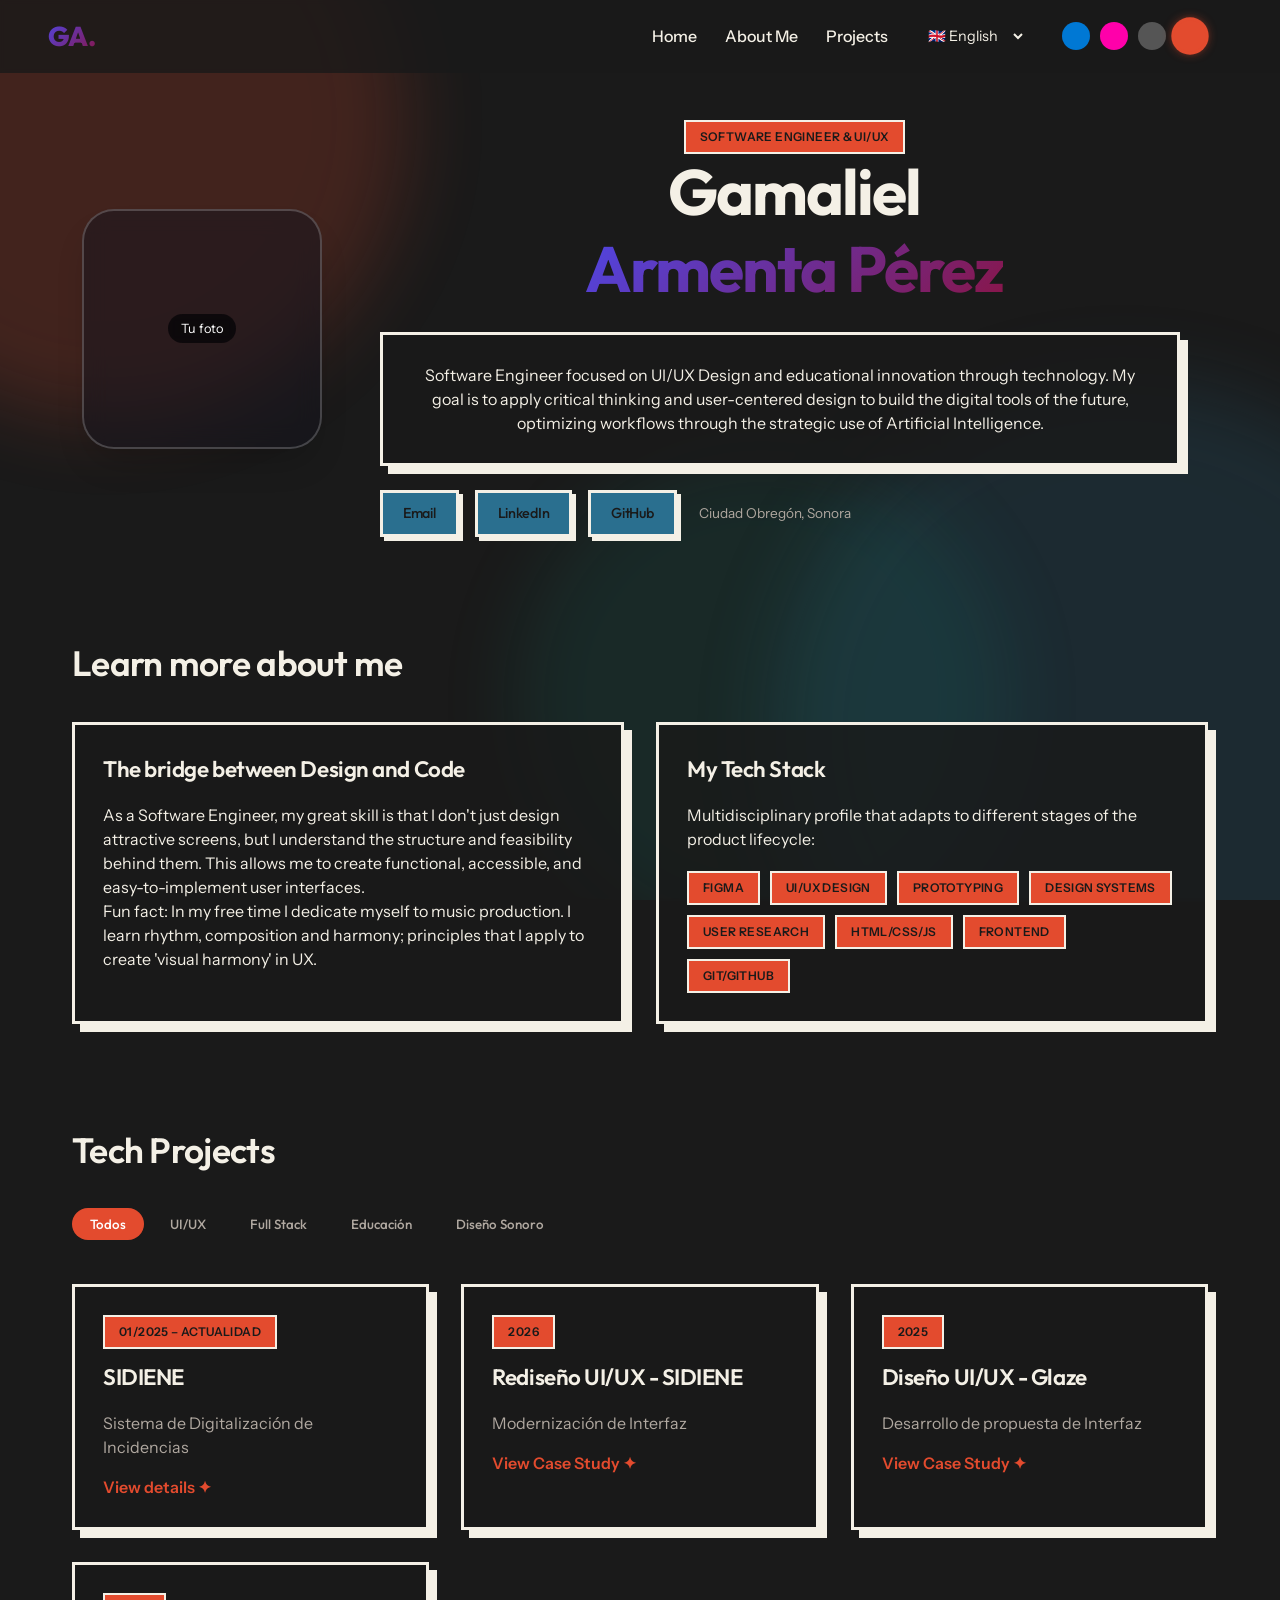
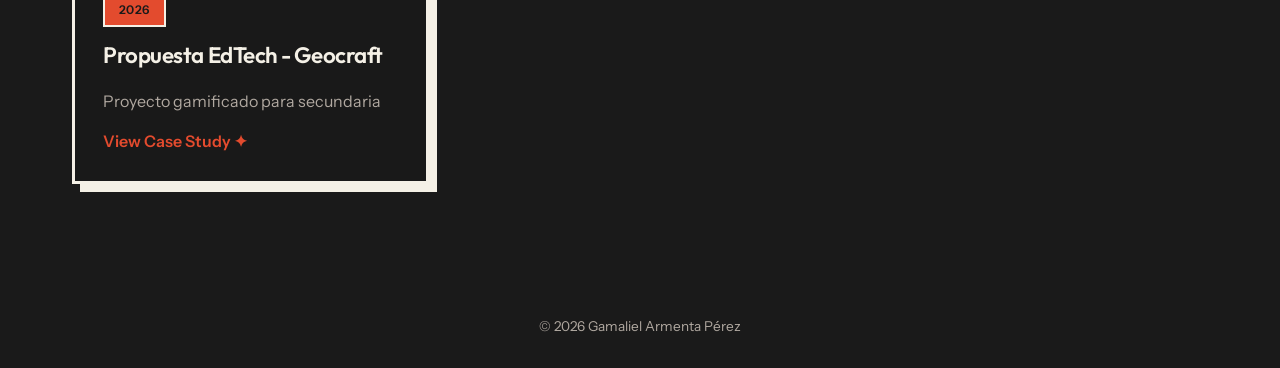
==== commit e3f05ac5: "Major Update - Language and Theme Selector" ====
--- a/index.html
+++ b/index.html
@@ -3,92 +3,25 @@
 <head>
   <meta charset="UTF-8">
   <meta name="viewport" content="width=device-width, initial-scale=1.0">
-  <title>Gamaliel Armenta | Portfolio</title>
+  <title data-i18n="pageTitle">Gamaliel Armenta | Portfolio</title>
   <!-- Google Fonts -->
   <link href="https://fonts.googleapis.com/css2?family=Instrument+Sans:wght@400;500;600;700&family=Outfit:wght@300;400;600;800&display=swap" rel="stylesheet">
   <link href="https://cdn.jsdelivr.net/npm/remixicon@4.0.0/fonts/remixicon.css" rel="stylesheet">
   <!-- Estilos modulares -->
-  <link rel="stylesheet" href="css/theme.css">
-  <link rel="stylesheet" href="css/base.css">
-  <link rel="stylesheet" href="css/components.css">
-  <link rel="stylesheet" href="css/utilities.css">
+  <link rel="stylesheet" href="css/main.css">
+  <link rel="stylesheet" href="css/themes.css">
   <style>
-    /* Ajuste específico para foto lateral dentro del hero */
-    .hero-container {
-      display: flex;
-      gap: 3rem;
-      align-items: center;
-      justify-content: center;
-      flex-wrap: wrap;
-    }
-    .hero-photo {
-      flex: 1;
-      min-width: 180px;
-      max-width: 260px;
-      display: flex;
-      justify-content: center;
-    }
-    .photo-frame {
-      width: 100%;
-      aspect-ratio: 1 / 1;
-      max-width: 240px;
-      border-radius: 2rem;
-      background: linear-gradient(135deg, rgba(255,255,255,0.2), rgba(255,255,255,0.05));
-      backdrop-filter: blur(12px);
-      border: 2px solid rgba(255,255,255,0.3);
-      box-shadow: 0 20px 35px -10px rgba(0,0,0,0.2);
-      display: flex;
-      align-items: center;
-      justify-content: center;
-      transition: all 0.3s ease;
-      overflow: hidden;
-    }
-    .photo-frame i {
-      font-size: 4rem;
-      color: var(--text-secondary, #555);
-    }
-    .photo-frame span {
-      font-size: 0.8rem;
-      background: rgba(0,0,0,0.6);
-      backdrop-filter: blur(4px);
-      padding: 0.3rem 0.8rem;
-      border-radius: 40px;
-      color: white;
-      font-family: 'Instrument Sans', sans-serif;
-    }
-    /* Contenido textual del hero */
-    .hero-content {
-      flex: 2;
-      min-width: 260px;
-      text-align: center;
-    }
-    /* Para que el contenido principal siga centrado en móvil */
-    @media (max-width: 768px) {
-      .hero-container {
-        flex-direction: column;
-        text-align: center;
-      }
-      .hero-photo {
-        margin-bottom: 1rem;
-      }
-      .hero-content {
-        text-align: center;
-      }
-    }
-    /* Ajuste hover */
-    .photo-frame:hover {
-      transform: scale(1.02);
-      border-color: var(--primary-color, #7c3aed);
-      box-shadow: 0 25px 40px rgba(0,0,0,0.2);
-    }
-    /* Tema oscuro */
-    [data-theme="dark"] .photo-frame {
-      border-color: rgba(255,255,255,0.2);
-      background: rgba(20,20,30,0.5);
-    }
-    [data-theme="dark"] .photo-frame i {
-      color: #ccc;
-    }
+    /* ... tus estilos ... */
+    .hero-container { display: flex; gap: 3rem; align-items: center; justify-content: center; flex-wrap: wrap; }
+    .hero-photo { flex: 1; min-width: 180px; max-width: 260px; display: flex; justify-content: center; }
+    .photo-frame { width: 100%; aspect-ratio: 1/1; max-width: 240px; border-radius: 2rem; background: linear-gradient(135deg, rgba(255,255,255,0.2), rgba(255,255,255,0.05)); backdrop-filter: blur(12px); border: 2px solid rgba(255,255,255,0.3); box-shadow: 0 20px 35px -10px rgba(0,0,0,0.2); display: flex; align-items: center; justify-content: center; transition: all 0.3s ease; overflow: hidden; }
+    .photo-frame i { font-size: 4rem; color: var(--text-secondary, #555); }
+    .photo-frame span { font-size: 0.8rem; background: rgba(0,0,0,0.6); backdrop-filter: blur(4px); padding: 0.3rem 0.8rem; border-radius: 40px; color: white; font-family: 'Instrument Sans', sans-serif; }
+    .hero-content { flex: 2; min-width: 260px; text-align: center; }
+    @media (max-width: 768px) { .hero-container { flex-direction: column; text-align: center; } .hero-photo { margin-bottom: 1rem; } .hero-content { text-align: center; } }
+    .photo-frame:hover { transform: scale(1.02); border-color: var(--primary-color, #7c3aed); box-shadow: 0 25px 40px rgba(0,0,0,0.2); }
+    [data-theme="dark"] .photo-frame { border-color: rgba(255,255,255,0.2); background: rgba(20,20,30,0.5); }
+    [data-theme="dark"] .photo-frame i { color: #ccc; }
   </style>
 </head>
 
@@ -102,9 +35,25 @@
   <nav class="glass-nav">
     <div class="logo">GA.</div>
     <div class="nav-links">
-      <a href="#inicio">Inicio</a>
-      <a href="#sobre-mi">Sobre Mí</a>
-      <a href="#experiencia">Proyectos</a>
+      <a href="#inicio" data-i18n="nav.inicio">Inicio</a>
+      <a href="#sobre-mi" data-i18n="nav.sobre_mi">Sobre Mí</a>
+      <a href="#experiencia" data-i18n="nav.proyectos">Proyectos</a>
+
+      <!-- Selector de idioma -->
+      <select id="languageSelector" class="language-select" aria-label="Seleccionar idioma">
+        <option value="es">🇪🇸 Español</option>
+        <option value="en">🇬🇧 English</option>
+        <option value="ja">🇯🇵 日本語</option>
+      </select>
+
+      <!-- Selector de estilos -->
+      <div class="style-picker">
+        <button class="style-dot" data-style="flat" title="Flat (Fluent UI)" aria-label="Estilo Flat"></button>
+        <button class="style-dot" data-style="retro" title="Retrofuturista" aria-label="Estilo Retrofuturista"></button>
+        <button class="style-dot" data-style="minimal" title="Minimalista" aria-label="Estilo Minimalista"></button>
+        <button class="style-dot" data-style="bauhaus" title="Bauhaus" aria-label="Estilo Bauhaus"></button>
+      </div>
+
       <button id="themeToggle" class="theme-btn" aria-label="Cambiar tema">
         <i class="ri-moon-line"></i>
       </button>
@@ -112,68 +61,56 @@
   </nav>
 
   <main>
-    <!-- Hero con foto a la izquierda -->
-    <section id="inicio" class="hero reveal">
+    <!-- Hero -->
+    <section id="inicio" class="hero">
       <div class="hero-container">
-        <!-- Espacio para tu foto (lado izquierdo) -->
         <div class="hero-photo">
           <div class="photo-frame">
-            <!-- Aquí puedes reemplazar el ícono y texto por tu foto real -->
             <div style="display: flex; flex-direction: column; align-items: center;">
               <i class="ri-user-line"></i>
-              <span>Tu foto</span>
+              <span data-i18n="hero.photo_placeholder">Tu foto</span>
             </div>
-            <!-- Ejemplo para cuando tengas imagen:
-            <img src="ruta-de-tu-foto.jpg" alt="Gamaliel Armenta" style="width:100%; height:100%; object-fit:cover;"> -->
           </div>
         </div>
 
-        <!-- Contenido textual (derecha) -->
         <div class="hero-content">
-          <div class="fluent-badge">Ingeniero en Software & UI/UX</div>
-          <h1>Gamaliel <br><span class="gradient-text">Armenta Pérez</span></h1>
+          <div class="fluent-badge" data-i18n="hero.badge">Ingeniero en Software & UI/UX</div>
+          <h1 data-i18n="hero.titulo"><span class="gradient-text">Gamaliel Armenta Pérez</span></h1>
           <div class="glass-card hero-card">
-            <p>Ingeniero en Software enfocado en el Diseño UI/UX y la innovación educativa a través de la tecnología. Mi objetivo es aplicar el pensamiento crítico y el diseño centrado en el usuario para construir las herramientas digitales del futuro, optimizando flujos de trabajo mediante el uso estratégico de Inteligencia Artificial.</p>
+            <p data-i18n="hero.descripcion">Ingeniero en Software enfocado en el Diseño UI/UX y la innovación educativa a través de la tecnología. Mi objetivo es aplicar el pensamiento crítico y el diseño centrado en el usuario para construir las herramientas digitales del futuro, optimizando flujos de trabajo mediante el uso estratégico de Inteligencia Artificial.</p>
           </div>
           <div class="contact-links">
-            <a href="mailto:armentaperezgamaliel@gmail.com" class="fluent-btn"><i class="ri-mail-line"></i> Email</a>
-            <a href="https://linkedin.com/in/gamaliel-armenta-perez-4bb998277" target="_blank" class="fluent-btn"><i class="ri-linkedin-line"></i> LinkedIn</a>
-            <a href="https://github.com/gamaliel-armenta" target="_blank" class="fluent-btn"><i class="ri-github-line"></i> GitHub</a>
-            <span class="location-badge"><i class="ri-map-pin-line"></i> Ciudad Obregón, Sonora</span>
+            <a href="mailto:armentaperezgamaliel@gmail.com" class="fluent-btn" data-i18n="hero.email"><i class="ri-mail-line"></i> Email</a>
+            <a href="https://linkedin.com/in/gamaliel-armenta-perez-4bb998277" target="_blank" class="fluent-btn" data-i18n="hero.linkedin"><i class="ri-linkedin-line"></i> LinkedIn</a>
+            <a href="https://github.com/gamaliel-armenta" target="_blank" class="fluent-btn" data-i18n="hero.github"><i class="ri-github-line"></i> GitHub</a>
+            <span class="location-badge"><i class="ri-map-pin-line"></i> <span data-i18n="hero.location">Ciudad Obregón, Sonora</span></span>
           </div>
         </div>
       </div>
     </section>
 
     <!-- Sobre mí -->
-    <section id="sobre-mi" class="about-section reveal">
-      <h2>Conoce un poco más de mí</h2>
+    <section id="sobre-mi" class="about-section">
+      <h2 data-i18n="sobre_mi.titulo">Conoce un poco más de mí</h2>
       <div class="about-grid">
         <div class="glass-card">
-          <h3>El puente entre el Diseño y el Código</h3>
-          <p>Como Ingeniero en Software, mi gran habilidad es que no solo diseño pantallas atractivas, sino que entiendo la estructura y viabilidad detrás de ellas. Esto me permite crear interfaces de usuario funcionales, accesibles y fáciles de implementar.</p>
-          <p><strong>Dato curioso:</strong> en mi tiempo libre me dedico a la producción musical. Aprendo ritmo, composición y armonía; principios que aplico para crear "armonía visual" en UX.</p>
+          <h3 data-i18n="sobre_mi.card1_titulo">El puente entre el Diseño y el Código</h3>
+          <p data-i18n="sobre_mi.card1_texto">Como Ingeniero en Software, mi gran habilidad es que no solo diseño pantallas atractivas, sino que entiendo la estructura y viabilidad detrás de ellas. Esto me permite crear interfaces de usuario funcionales, accesibles y fáciles de implementar.</p>
+          <p data-i18n="sobre_mi.card1_curiosidad"><strong>Dato curioso:</strong> en mi tiempo libre me dedico a la producción musical. Aprendo ritmo, composición y armonía; principios que aplico para crear "armonía visual" en UX.</p>
         </div>
         <div class="glass-card">
-          <h3>Mi Stack de Herramientas</h3>
-          <p>Perfil multidisciplinario que se adapta a diferentes etapas del ciclo de vida del producto:</p>
-          <div class="badge-group">
-            <span class="fluent-badge">Figma</span>
-            <span class="fluent-badge">Diseño UI/UX</span>
-            <span class="fluent-badge">Prototipado</span>
-            <span class="fluent-badge">Sistemas de Diseño</span>
-            <span class="fluent-badge">User Research</span>
-            <span class="fluent-badge dev-badge">HTML/CSS/JS</span>
-            <span class="fluent-badge dev-badge">Frontend</span>
-            <span class="fluent-badge dev-badge">Git/GitHub</span>
+          <h3 data-i18n="sobre_mi.card2_titulo">Mi Stack de Herramientas</h3>
+          <p data-i18n="sobre_mi.card2_texto">Perfil multidisciplinario que se adapta a diferentes etapas del ciclo de vida del producto:</p>
+          <div class="badge-group" id="badge-container">
+            <!-- Los badges se generarán desde JavaScript -->
           </div>
         </div>
       </div>
     </section>
 
     <!-- Proyectos -->
-    <section id="experiencia" class="reveal">
-      <h2>Proyectos Tecnológicos</h2>
+    <section id="experiencia">
+      <h2 data-i18n="proyectos.titulo">Proyectos Tecnológicos</h2>
       <div id="tabs-container" class="tabs-bar"></div>
       <div id="projects-container" class="grid"></div>
     </section>
@@ -194,13 +131,9 @@
   </div>
 
   <footer class="glass-footer">
-    <p>© 2026 Gamaliel Armenta Pérez</p>
+    <p data-i18n="footer">© 2026 Gamaliel Armenta Pérez</p>
   </footer>
 
-  <!-- Scripts: GSAP, Lenis, ScrollTrigger -->
-  <script src="https://cdn.jsdelivr.net/npm/gsap@3.12.5/dist/gsap.min.js"></script>
-  <script src="https://cdn.jsdelivr.net/npm/gsap@3.12.5/dist/ScrollTrigger.min.js"></script>
-  <script src="https://unpkg.com/lenis@1.1.20/dist/lenis.min.js"></script>
-  <script type="module" src="js/main.js"></script>
+  <script src="js/main.js"></script>
 </body>
 </html>
--- a/css/main.css
+++ b/css/main.css
@@ -0,0 +1,631 @@
+/* ============================================
+   VARIABLES GLOBALES (fusionadas)
+   ============================================ */
+:root {
+  /* Colores de marca */
+  --primary: #4f46e5;
+  --primary-dark: #4338ca;
+  --secondary: #891547;
+  --secondary-dark: #6f103b;
+  --accent-teal: #14b8a6;
+  --accent-amber: #f59e0b;
+
+  /* Tipografías */
+  --font-primary: 'Instrument Sans', 'Segoe UI', sans-serif;
+  --font-secondary: 'Outfit', 'Segoe UI', sans-serif;
+
+  /* Variables de fondo y texto (se sobrescriben con temas) */
+  --bg: #f3f4f6;
+  --text: #0f172a;
+  --text-dim: #475569;
+
+  /* Glassmorphism base */
+  --glass-bg: rgba(255, 255, 255, 0.4);
+  --glass-bg-hover: rgba(255, 255, 255, 0.6);
+  --glass-border: rgba(255, 255, 255, 0.45);
+  --glass-blur: blur(20px) saturate(190%);
+
+  /* Radios y sombras */
+  --radius-lg: 16px;
+  --radius-md: 10px;
+  --radius-sm: 6px;
+  --shadow-fluent: 0 8px 32px 0 rgba(15, 23, 42, 0.08),
+    0 1px 2px 0 rgba(255, 255, 255, 0.2) inset;
+  --transition-fluent: all 0.25s cubic-bezier(0.16, 1, 0.3, 1);
+
+  /* Gradiente (para texto y botones) */
+  --primary-gradient: linear-gradient(135deg, var(--primary), var(--secondary));
+}
+
+.language-select {
+  background: var(--glass-bg);
+  border: 1px solid var(--glass-border);
+  color: var(--text);
+  padding: 4px 8px;
+  border-radius: var(--radius-md);
+  font-family: var(--font-primary);
+  font-size: 0.9rem;
+  cursor: pointer;
+  outline: none;
+}
+
+/* Tema oscuro global (se aplica con data-theme="dark") */
+[data-theme="dark"] {
+  --bg: #0b0f19;
+  --text: #f8fafc;
+  --text-dim: #94a3b8;
+  --glass-bg: rgba(15, 23, 42, 0.45);
+  --glass-bg-hover: rgba(15, 23, 42, 0.6);
+  --glass-border: rgba(255, 255, 255, 0.08);
+  --shadow-fluent: 0 12px 40px 0 rgba(0, 0, 0, 0.3),
+    0 1px 1px 0 rgba(255, 255, 255, 0.05) inset;
+}
+
+/* ============================================
+   RESET Y BASE
+   ============================================ */
+* {
+  margin: 0;
+  padding: 0;
+  box-sizing: border-box;
+}
+
+html {
+  scroll-behavior: smooth;
+}
+
+body {
+  font-family: var(--font-primary);
+  background-color: var(--bg);
+  color: var(--text);
+  line-height: 1.5;
+  overflow-x: hidden;
+  -webkit-font-smoothing: antialiased;
+  transition: background-color 0.3s ease, color 0.3s ease;
+}
+
+/* ============================================
+   FONDO DECORATIVO (BLOBS)
+   ============================================ */
+.liquid-bg {
+  position: fixed;
+  top: 0;
+  left: 0;
+  width: 100vw;
+  height: 100vh;
+  z-index: -2;
+  pointer-events: none;
+  overflow: hidden;
+}
+
+.blob {
+  position: absolute;
+  border-radius: 50%;
+  filter: blur(40px);
+  opacity: 0.2;
+  will-change: transform;
+  animation: float 25s infinite alternate ease-in-out;
+}
+
+.blob-1 {
+  top: -20%;
+  left: -15%;
+  width: 600px;
+  height: 600px;
+  background: var(--primary);
+  animation-duration: 20s;
+}
+.blob-2 {
+  bottom: -20%;
+  right: -15%;
+  width: 700px;
+  height: 700px;
+  background: var(--secondary);
+  animation-delay: -5s;
+  animation-duration: 30s;
+}
+.blob-3 {
+  top: 50%;
+  left: 40%;
+  width: 500px;
+  height: 500px;
+  background: var(--accent-teal);
+  animation-duration: 35s;
+  opacity: 0.1;
+}
+
+@keyframes float {
+  100% {
+    transform: translate(80px, 80px) scale(1.1);
+  }
+}
+
+/* ============================================
+   LAYOUT Y TIPOGRAFÍA
+   ============================================ */
+main {
+  max-width: 1200px;
+  margin: 120px auto 0;
+  padding: 0 32px;
+}
+
+section {
+  margin-bottom: 100px;
+}
+
+h1,
+h2,
+h3,
+h4,
+.logo,
+.fluent-btn {
+  font-family: var(--font-secondary);
+  font-weight: 600;
+  letter-spacing: -0.02em;
+}
+
+h1 {
+  font-size: 4rem;
+  font-weight: 700;
+  line-height: 1.2;
+  margin-bottom: 24px;
+  letter-spacing: -0.03em;
+}
+h2 {
+  font-size: 2.2rem;
+  font-weight: 600;
+  margin-bottom: 32px;
+  letter-spacing: -0.02em;
+}
+h3 {
+  font-size: 1.4rem;
+  font-weight: 600;
+  margin-bottom: 16px;
+}
+.gradient-text {
+  background: var(--primary-gradient);
+  -webkit-background-clip: text;
+  background-clip: text;
+  -webkit-text-fill-color: transparent;
+}
+
+/* ============================================
+   NAVEGACIÓN
+   ============================================ */
+.glass-nav {
+  position: fixed;
+  top: 0;
+  width: 100%;
+  padding: 16px 48px;
+  background: var(--glass-bg);
+  backdrop-filter: var(--glass-blur);
+  border-bottom: 1px solid var(--glass-border);
+  z-index: 1000;
+  display: flex;
+  justify-content: space-between;
+  align-items: center;
+  transition: background 0.3s, backdrop-filter 0.3s;
+}
+
+.logo {
+  font-weight: 800;
+  font-size: 1.7rem;
+  background: var(--primary-gradient);
+  -webkit-background-clip: text;
+  background-clip: text;
+  -webkit-text-fill-color: transparent;
+}
+
+.nav-links {
+  display: flex;
+  gap: 28px;
+  align-items: center;
+}
+
+.nav-links a {
+  text-decoration: none;
+  color: var(--text);
+  font-weight: 500;
+  transition: color 0.2s;
+}
+.nav-links a:hover {
+  color: var(--primary);
+}
+
+.theme-btn {
+  background: transparent;
+  border: none;
+  font-size: 1.3rem;
+  cursor: pointer;
+  color: var(--text);
+  display: flex;
+  align-items: center;
+  opacity: 0.8;
+  transition: opacity 0.2s;
+}
+.theme-btn:hover {
+  opacity: 1;
+}
+
+/* ============================================
+   BADGES
+   ============================================ */
+.fluent-badge {
+  background: rgba(79, 70, 229, 0.12);
+  color: var(--primary);
+  padding: 6px 14px;
+  border-radius: 40px;
+  font-size: 0.75rem;
+  font-weight: 600;
+  text-transform: uppercase;
+  letter-spacing: 0.4px;
+  display: inline-block;
+  border: 1px solid rgba(79, 70, 229, 0.2);
+  backdrop-filter: blur(4px);
+}
+.dev-badge {
+  background: rgba(20, 184, 166, 0.08);
+  color: var(--accent-teal);
+  border-color: rgba(20, 184, 166, 0.2);
+}
+
+/* ============================================
+   TARJETAS
+   ============================================ */
+.glass-card {
+  background: var(--glass-bg);
+  backdrop-filter: var(--glass-blur);
+  border: 1px solid var(--glass-border);
+  border-radius: var(--radius-lg);
+  padding: 28px;
+  box-shadow: var(--shadow-fluent);
+  transition: var(--transition-fluent);
+  cursor: pointer;
+}
+.glass-card:hover {
+  background: var(--glass-bg-hover);
+  border-color: var(--primary);
+  /* sin transform para mejorar rendimiento */
+}
+
+.hero-card {
+  cursor: default;
+  max-width: 800px;
+  background: var(--glass-bg);
+}
+.hero-card:hover {
+  transform: none;
+  border-color: var(--glass-border);
+}
+
+/* ============================================
+   BOTONES
+   ============================================ */
+.fluent-btn {
+  display: inline-flex;
+  align-items: center;
+  gap: 8px;
+  padding: 10px 20px;
+  border-radius: var(--radius-md);
+  color: var(--text);
+  text-decoration: none;
+  font-weight: 500;
+  font-size: 0.9rem;
+  cursor: pointer;
+  background: var(--glass-bg);
+  border: 1px solid var(--glass-border);
+  transition: var(--transition-fluent);
+}
+.fluent-btn:hover {
+  background: var(--primary-gradient);
+  color: #fff;
+  border-color: transparent;
+  /* sin transform para mejorar rendimiento */
+}
+
+.contact-links {
+  display: flex;
+  gap: 16px;
+  flex-wrap: wrap;
+  margin-top: 24px;
+}
+
+.location-badge {
+  display: inline-flex;
+  align-items: center;
+  gap: 6px;
+  color: var(--text-dim);
+  font-size: 0.85rem;
+}
+
+/* ============================================
+   TABS
+   ============================================ */
+.tabs-bar {
+  display: flex;
+  gap: 8px;
+  flex-wrap: wrap;
+  margin-bottom: 32px;
+  border-bottom: 1px solid var(--glass-border);
+  padding-bottom: 12px;
+}
+
+.tab-btn {
+  background: transparent;
+  border: none;
+  padding: 8px 18px;
+  border-radius: 40px;
+  font-family: var(--font-secondary);
+  font-weight: 500;
+  color: var(--text-dim);
+  cursor: pointer;
+  transition: all 0.2s;
+}
+.tab-btn.active {
+  background: var(--primary);
+  color: #fff;
+}
+.tab-btn:hover:not(.active) {
+  background: rgba(79, 70, 229, 0.1);
+  color: var(--primary);
+}
+
+/* ============================================
+   GRID DE PROYECTOS
+   ============================================ */
+.grid {
+  display: grid;
+  grid-template-columns: repeat(auto-fill, minmax(320px, 1fr));
+  gap: 32px;
+}
+
+/* ============================================
+   MODALES
+   ============================================ */
+.modal-overlay {
+  position: fixed;
+  top: 0;
+  left: 0;
+  width: 100%;
+  height: 100%;
+  background: rgba(0, 0, 0, 0.5);
+  backdrop-filter: blur(8px);
+  display: flex;
+  align-items: center;
+  justify-content: center;
+  opacity: 0;
+  visibility: hidden;
+  transition: opacity 0.2s, visibility 0s 0.2s;
+  z-index: 2000;
+}
+.modal-overlay.active {
+  opacity: 1;
+  visibility: visible;
+  transition: opacity 0.2s;
+}
+
+.glass-modal {
+  width: 90%;
+  max-width: 700px;
+  max-height: 85vh;
+  overflow-y: auto;
+  padding: 36px;
+  background: var(--bg);
+  border: 1px solid var(--glass-border);
+  border-radius: var(--radius-lg);
+  box-shadow: var(--shadow-fluent);
+  position: relative;
+  transform: scale(0.98);
+  transition: transform 0.2s;
+}
+.modal-overlay.active .glass-modal {
+  transform: scale(1);
+}
+
+.close-btn {
+  position: absolute;
+  top: 20px;
+  right: 20px;
+  background: var(--glass-bg);
+  border: 1px solid var(--glass-border);
+  border-radius: 50%;
+  width: 40px;
+  height: 40px;
+  display: flex;
+  align-items: center;
+  justify-content: center;
+  cursor: pointer;
+  color: var(--text-dim);
+  transition: all 0.2s;
+}
+.close-btn:hover {
+  background: var(--primary);
+  color: #fff;
+}
+
+/* ============================================
+   LIGHTBOX
+   ============================================ */
+.image-modal {
+  display: none;
+  position: fixed;
+  z-index: 3000;
+  left: 0;
+  top: 0;
+  width: 100%;
+  height: 100%;
+  background-color: rgba(0, 0, 0, 0.85);
+  align-items: center;
+  justify-content: center;
+}
+.image-modal.active {
+  display: flex;
+}
+
+.image-modal-img {
+  max-width: 85vw;
+  max-height: 85vh;
+  border-radius: var(--radius-md);
+}
+
+.image-modal-close {
+  position: absolute;
+  top: 30px;
+  right: 40px;
+  color: #fff;
+  font-size: 40px;
+  cursor: pointer;
+  opacity: 0.7;
+  transition: opacity 0.2s;
+}
+.image-modal-close:hover {
+  opacity: 1;
+}
+
+/* ============================================
+   FOOTER
+   ============================================ */
+.glass-footer {
+  text-align: center;
+  padding: 32px;
+  margin-top: 80px;
+  border-top: 1px solid var(--glass-border);
+  color: var(--text-dim);
+  font-size: 0.85rem;
+}
+
+/* ============================================
+   SELECTOR DE ESTILOS (círculos)
+   ============================================ */
+.style-picker {
+  display: flex;
+  gap: 10px;
+  align-items: center;
+  margin-left: 8px;
+}
+
+.style-dot {
+  width: 28px;
+  height: 28px;
+  border-radius: 50%;
+  border: 2px solid var(--glass-border);
+  background: var(--glass-bg);
+  cursor: pointer;
+  transition: all 0.2s ease;
+  position: relative;
+  flex-shrink: 0;
+  padding: 0;
+  outline: none;
+  box-shadow: 0 0 0 0 transparent;
+}
+
+/* Colores de los círculos */
+.style-dot[data-style="flat"]   { background: #0078d4; }
+.style-dot[data-style="retro"]  { background: #ff00aa; }
+.style-dot[data-style="minimal"]{ background: #555; }
+.style-dot[data-style="bauhaus"]{ background: #e34b2e; }
+
+.style-dot:hover {
+  transform: scale(1.15);
+  border-color: var(--text);
+}
+.style-dot.active {
+  border-color: var(--text);
+  box-shadow: 0 0 0 3px var(--primary), 0 0 10px var(--primary);
+  transform: scale(1.1);
+}
+
+/* Tooltip personalizado */
+.style-dot[title]:hover::after {
+  content: attr(title);
+  position: absolute;
+  bottom: calc(100% + 8px);
+  left: 50%;
+  transform: translateX(-50%);
+  background: rgba(0, 0, 0, 0.8);
+  color: #fff;
+  padding: 4px 10px;
+  border-radius: 6px;
+  font-size: 0.75rem;
+  white-space: nowrap;
+  font-family: var(--font-primary);
+  pointer-events: none;
+  backdrop-filter: blur(4px);
+  border: 1px solid rgba(255, 255, 255, 0.1);
+}
+
+/* ============================================
+   UTILIDADES
+   ============================================ */
+.about-grid {
+  display: grid;
+  grid-template-columns: repeat(auto-fit, minmax(280px, 1fr));
+  gap: 32px;
+}
+
+.badge-group {
+  display: flex;
+  flex-wrap: wrap;
+  gap: 10px;
+  margin-top: 20px;
+}
+
+.zoomable {
+  cursor: zoom-in;
+  transition: transform 0.2s ease, box-shadow 0.2s;
+}
+.zoomable:hover {
+  transform: scale(1.02);
+  box-shadow: var(--shadow-fluent);
+}
+
+/* ============================================
+   RESPONSIVE
+   ============================================ */
+@media (max-width: 768px) {
+  .glass-nav {
+    padding: 15px 20px;
+    flex-direction: column;
+    gap: 15px;
+  }
+  main {
+    margin-top: 180px;
+    padding: 0 20px;
+  }
+  h1 {
+    font-size: 2.8rem;
+  }
+  h2 {
+    font-size: 1.8rem;
+  }
+  .hero-card {
+    padding: 25px;
+  }
+  .contact-links {
+    flex-direction: column;
+    width: 100%;
+    align-items: stretch;
+  }
+  .fluent-btn {
+    text-align: center;
+    justify-content: center;
+  }
+  .location-badge {
+    justify-content: center;
+    margin-left: 0;
+    margin-top: 10px;
+  }
+}
+
+@media (max-width: 640px) {
+  .style-picker {
+    gap: 6px;
+  }
+  .style-dot {
+    width: 22px;
+    height: 22px;
+  }
+  .glass-card {
+    padding: 20px;
+  }
+}
--- a/css/themes.css
+++ b/css/themes.css
@@ -0,0 +1,196 @@
+/* ============================================
+   TEMAS VISUALES (Flat, Retro, Minimal, Bauhaus)
+   con soporte para tema claro/oscuro
+   ============================================ */
+
+body {
+  transition: background-color 0.3s ease, color 0.3s ease;
+}
+
+/* ===== TEMA FLAT ===== */
+body[data-style="flat"][data-theme="light"] {
+  --bg: #f5f5f5;
+  --text: #1e1e1e;
+  --text-dim: #555;
+  --primary: #0078d4;
+  --secondary: #106ebe;
+  --glass-bg: rgba(255,255,255,0.9);
+  --glass-border: rgba(0,0,0,0.1);
+  --glass-blur: none;
+  --shadow-fluent: 0 2px 8px rgba(0,0,0,0.08);
+  --radius-lg: 8px;
+  --radius-md: 4px;
+  --font-primary: 'Segoe UI', 'Instrument Sans', sans-serif;
+  --font-secondary: 'Segoe UI', 'Outfit', sans-serif;
+}
+body[data-style="flat"][data-theme="dark"] {
+  --bg: #1e1e1e;
+  --text: #f0f0f0;
+  --text-dim: #aaa;
+  --primary: #4ca5ff;
+  --secondary: #3a7ca5;
+  --glass-bg: rgba(30,30,30,0.9);
+  --glass-border: rgba(255,255,255,0.1);
+  --glass-blur: none;
+  --shadow-fluent: 0 2px 8px rgba(0,0,0,0.3);
+  --radius-lg: 8px;
+  --radius-md: 4px;
+  --font-primary: 'Segoe UI', 'Instrument Sans', sans-serif;
+  --font-secondary: 'Segoe UI', 'Outfit', sans-serif;
+}
+
+/* ===== TEMA RETROFUTURISTA ===== */
+body[data-style="retro"][data-theme="dark"] {
+  --bg: #0a0a1a;
+  --text: #00ffcc;
+  --text-dim: #66ffdd;
+  --primary: #ff00aa;
+  --secondary: #ff6600;
+  --glass-bg: rgba(10,10,26,0.7);
+  --glass-border: 2px solid #ff00aa;
+  --glass-blur: blur(4px);
+  --shadow-fluent: 0 0 30px #ff00aa40, 0 0 10px #00ffcc40 inset;
+  --radius-lg: 0px;
+  --radius-md: 0px;
+  --font-primary: 'Orbitron', 'Instrument Sans', sans-serif;
+  --font-secondary: 'Orbitron', 'Outfit', sans-serif;
+}
+body[data-style="retro"][data-theme="light"] {
+  --bg: #f0e6ff;
+  --text: #1a0a2e;
+  --text-dim: #5a3a7a;
+  --primary: #d4007a;
+  --secondary: #cc5500;
+  --glass-bg: rgba(240,230,255,0.8);
+  --glass-border: 2px solid #d4007a;
+  --glass-blur: blur(4px);
+  --shadow-fluent: 0 0 30px #d4007a40, 0 0 10px #cc550040 inset;
+  --radius-lg: 0px;
+  --radius-md: 0px;
+  --font-primary: 'Orbitron', 'Instrument Sans', sans-serif;
+  --font-secondary: 'Orbitron', 'Outfit', sans-serif;
+}
+/* Reglas específicas para retro (independientes del tema) */
+body[data-style="retro"] .glass-card {
+  border: 2px solid var(--primary);
+  box-shadow: 0 0 20px var(--primary)30;
+}
+body[data-style="retro"] .fluent-btn {
+  border: 2px solid var(--primary);
+  background: transparent;
+  color: var(--primary);
+  text-shadow: 0 0 10px var(--primary);
+}
+body[data-style="retro"] .fluent-btn:hover {
+  background: var(--primary);
+  color: var(--bg);
+}
+
+/* ===== TEMA MINIMAL (reemplaza Brutalista) ===== */
+body[data-style="minimal"][data-theme="light"] {
+  --bg: #ffffff;
+  --text: #222222;
+  --text-dim: #555555;
+  --primary: #333333;
+  --secondary: #666666;
+  --glass-bg: #fafafa;
+  --glass-border: 1px solid #ccc;
+  --glass-blur: none;
+  --shadow-fluent: none;
+  --radius-lg: 0px;
+  --radius-md: 0px;
+  --font-primary: 'Inter', 'Instrument Sans', sans-serif;
+  --font-secondary: 'Inter', 'Outfit', sans-serif;
+}
+body[data-style="minimal"][data-theme="dark"] {
+  --bg: #121212;
+  --text: #e0e0e0;
+  --text-dim: #999999;
+  --primary: #bbbbbb;
+  --secondary: #888888;
+  --glass-bg: #1e1e1e;
+  --glass-border: 1px solid #444;
+  --glass-blur: none;
+  --shadow-fluent: none;
+  --radius-lg: 0px;
+  --radius-md: 0px;
+  --font-primary: 'Inter', 'Instrument Sans', sans-serif;
+  --font-secondary: 'Inter', 'Outfit', sans-serif;
+}
+/* Reglas específicas para minimal */
+body[data-style="minimal"] .glass-card,
+body[data-style="minimal"] .case-meta-grid,
+body[data-style="minimal"] .mockup-container {
+  border: 1px solid var(--glass-border);
+  border-radius: 0;
+  box-shadow: none;
+  background: var(--glass-bg);
+}
+body[data-style="minimal"] .fluent-btn {
+  border: 1px solid var(--glass-border);
+  background: transparent;
+  color: var(--text);
+  border-radius: 0;
+  box-shadow: none;
+}
+body[data-style="minimal"] .fluent-btn:hover {
+  background: var(--text);
+  color: var(--bg);
+}
+
+/* ===== TEMA BAUHAUS ===== */
+body[data-style="bauhaus"][data-theme="light"] {
+  --bg: #f4f0e6;
+  --text: #1a1a1a;
+  --text-dim: #4a4a4a;
+  --primary: #e34b2e;
+  --secondary: #2a6f8f;
+  --glass-bg: rgba(244,240,230,0.8);
+  --glass-border: 3px solid #1a1a1a;
+  --glass-blur: blur(2px);
+  --shadow-fluent: 8px 8px 0 #1a1a1a;
+  --radius-lg: 0px;
+  --radius-md: 0px;
+  --font-primary: 'Futura', 'Instrument Sans', sans-serif;
+  --font-secondary: 'Futura', 'Outfit', sans-serif;
+}
+body[data-style="bauhaus"][data-theme="dark"] {
+  --bg: #1a1a1a;
+  --text: #f4f0e6;
+  --text-dim: #b0a8a0;
+  --primary: #e34b2e;
+  --secondary: #2a6f8f;
+  --glass-bg: rgba(26,26,26,0.8);
+  --glass-border: 3px solid #f4f0e6;
+  --glass-blur: blur(2px);
+  --shadow-fluent: 8px 8px 0 #f4f0e6;
+  --radius-lg: 0px;
+  --radius-md: 0px;
+  --font-primary: 'Futura', 'Instrument Sans', sans-serif;
+  --font-secondary: 'Futura', 'Outfit', sans-serif;
+}
+/* Reglas específicas para bauhaus */
+body[data-style="bauhaus"] .glass-card {
+  border: 3px solid var(--text);
+  border-radius: 0;
+  background: var(--glass-bg);
+  box-shadow: 8px 8px 0 var(--text);
+}
+body[data-style="bauhaus"] .fluent-badge {
+  background: var(--primary);
+  color: var(--bg);
+  border: 2px solid var(--text);
+  border-radius: 0;
+}
+body[data-style="bauhaus"] .fluent-btn {
+  background: var(--secondary);
+  color: var(--bg);
+  border: 3px solid var(--text);
+  border-radius: 0;
+  box-shadow: 4px 4px 0 var(--text);
+}
+body[data-style="bauhaus"] .fluent-btn:hover {
+  background: var(--primary);
+  transform: translate(2px, 2px);
+  box-shadow: 2px 2px 0 var(--text);
+}
